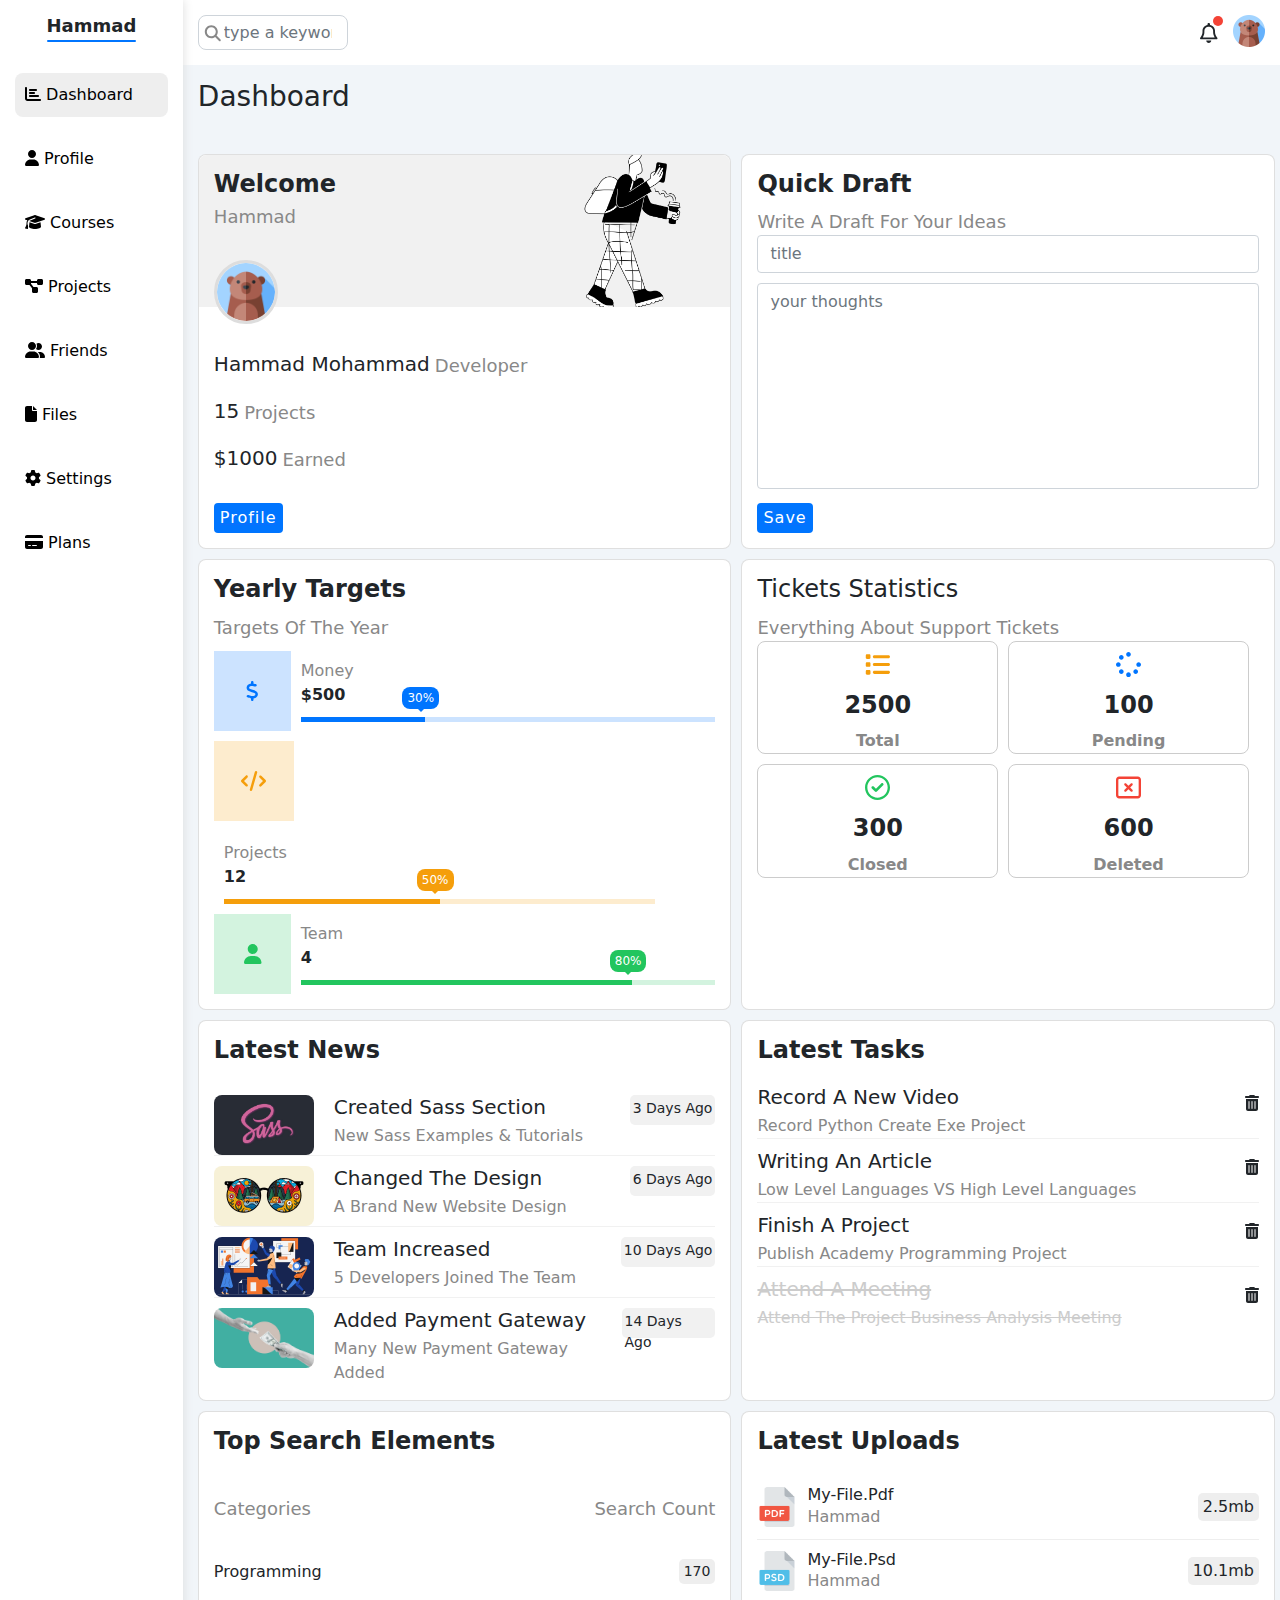
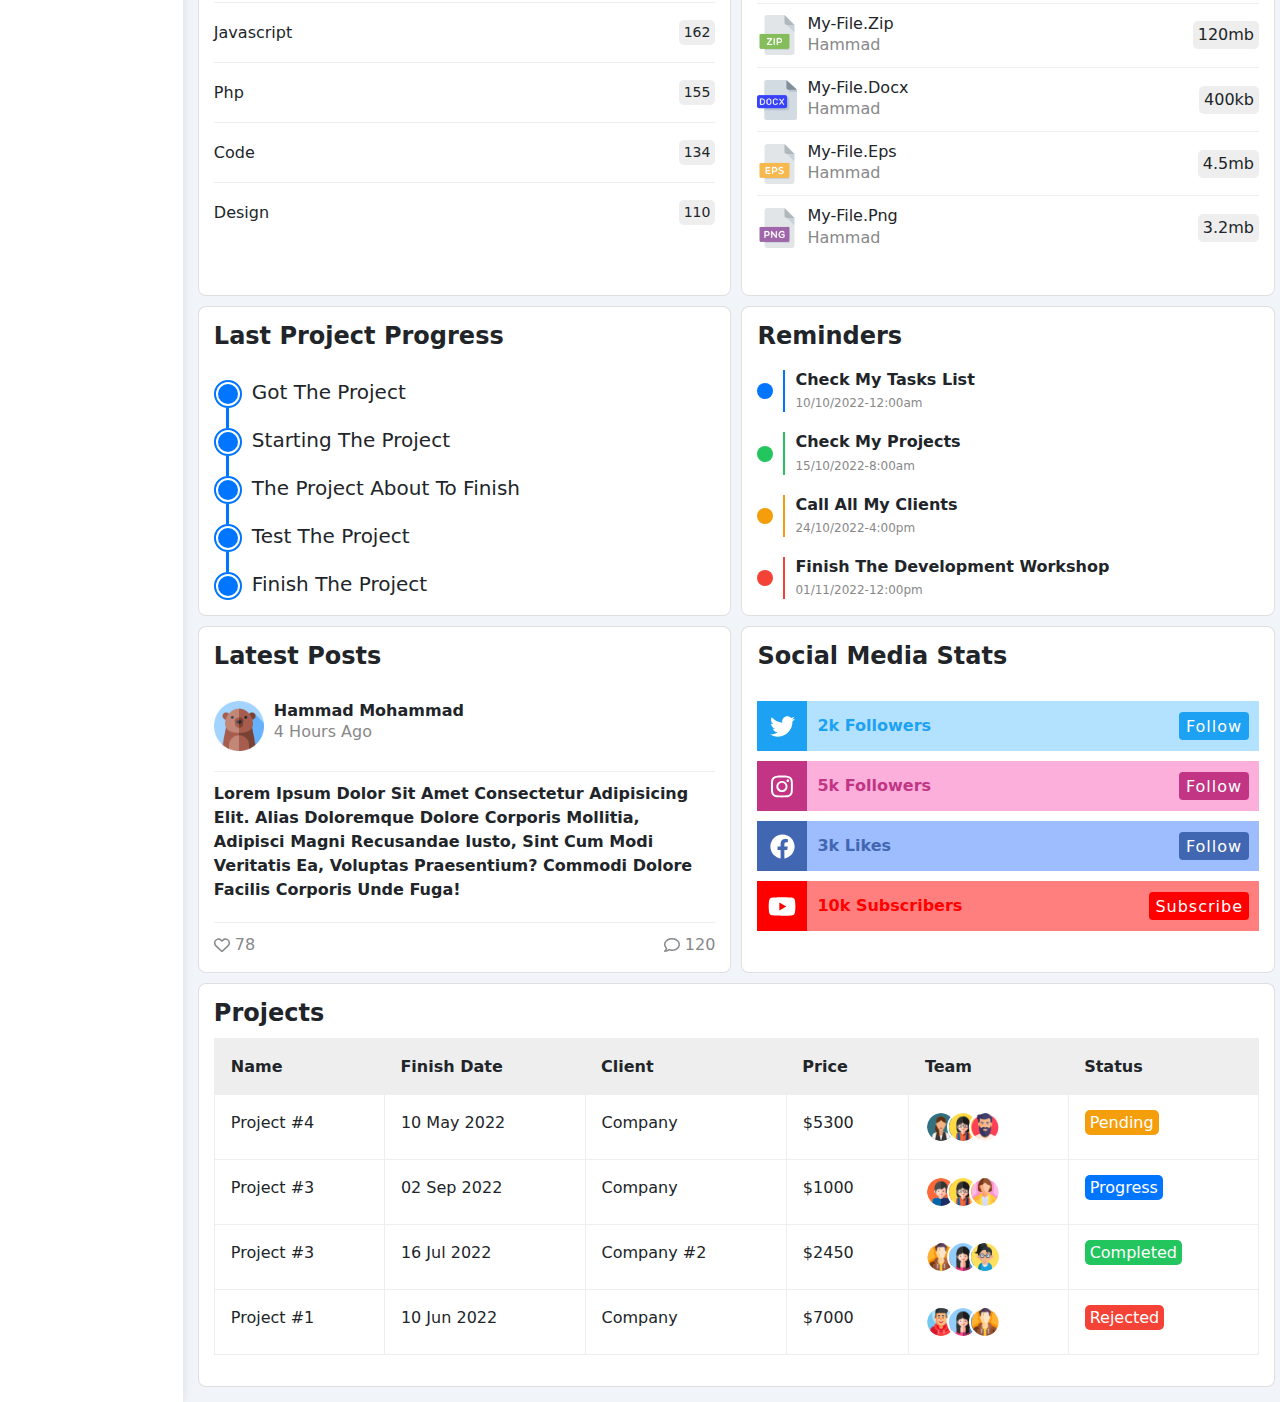
==== dashboard/index.html @ efe70f03 "upload" ====
<!DOCTYPE html>
<html lang="en">
<head>
    <meta charset="UTF-8">
    <meta http-equiv="X-UA-Compatible" content="IE=edge">
    <meta name="viewport" content="width=device-width, initial-scale=1.0">

    <!--links-->
    <link rel="stylesheet" href="./css/all.min.css">
    <link rel="stylesheet" href="./css/bootstrap.min.css">
    <link rel="stylesheet" href="./css/styles.css">
    <link rel="stylesheet" href="./css/md.css">
    <link rel="stylesheet" href="./css/sm.css">
    <!--end of links-->

    <title>Dashboard</title>
</head>
<body>
    <div class="page">

        <!--start sidebar-->
        <div class="sidebar">

            <div class="logo">
                <h3 class="fw-bold">Hammad</h3>
            </div>

            <!--start list-->
            <div class="list mt-3">
                <ul class="text-capitalize">
                    <li class="active">
                        <a href="index.html">
                            <i class="fa-solid fa-chart-bar"></i>
                            <span class="d-md-inline d-none">dashboard</span>
                        </a>
                    </li>

                    <li>
                        <a href="profile.html">
                            <i class="fa-solid fa-user"></i>
                            <span class="d-md-inline d-none">profile</span>
                        </a>
                    </li>

                    <li>
                        <a href="courses.html">
                            <i class="fa-solid fa-graduation-cap"></i>
                            <span class="d-md-inline d-none">courses</span>
                        </a>
                    </li>

                    <li>
                        <a href="project.html">
                            <i class="fa-solid fa-diagram-project"></i>
                            <span class="d-md-inline d-none">projects</span>
                        </a>
                    </li>

                    <li>
                        <a href="friends.html">
                            <i class="fa-solid fa-user-group"></i>
                            <span class="d-md-inline d-none">friends</span>
                        </a>
                    </li>

                    <li>
                        <a href="files.html">
                            <i class="fa-solid fa-file"></i>
                            <span class="d-md-inline d-none">files</span>
                        </a>
                    </li>

                    <li>
                        <a href="settings.html">
                            <i class="fa-solid fa-gear"></i>
                            <span class="d-md-inline d-none">settings</span>
                        </a>
                    </li>

                    <li>
                        <a href="planes.html">
                            <i class="fa-solid fa-credit-card"></i>
                            <span class="d-md-inline d-none">plans</span>
                        </a>
                    </li>
                </ul>
            </div>
            <!--end list-->
        </div>
        <!--end sidebar-->


        <div class="content">

            <!--start nav-->
            <div class="nav">
                <div class="left-side">
                    <div class="icon">
                        <i class="fa-solid fa-magnifying-glass"></i>
                    </div>
                    <input type="text" placeholder="type a keyword" class="search form-control" />
                </div>

                <div class="right-side">
                    <div class="notifications">
                        <i class="fa-regular fa-bell"></i>
                    </div>
                    <div class="avatar">
                        <img src="./imgs/bear.png" alt="avatar">
                    </div>
                </div>
            </div>
            <!--end nav-->

            <!--start cards-->
            <div class="cards text-capitalize">
                <h3 class="title">dashboard</h3>

                <div class="card overview">

                    <div class="header">
                        <h4 class="fw-bold">welcome</h4>
                        <h5 class="mt-2 name">Hammad</h5>
                        <div class="img">
                            <img src="./imgs/bear.png" alt="">
                        </div>
                    </div>

                    <div class="info">
                        <div class="job">
                            <h5>Hammad Mohammad</h5>
                            <p class="desc">developer</p>
                        </div>

                        <div class="projects">
                            <h5>15</h5>
                            <p class="desc">projects</p>
                        </div>

                        <div class="earned">
                            <h5>$1000</h5>
                            <p class="desc">earned</p>
                        </div>
                    </div>
                    <a href="profile.html" class="link">
                        <button class="btn b-btn profile-btn">
                            profile
                        </button>
                    </a>
                    
                </div>

                <div class="card draft">
                    <h4 class="fw-bold">quick draft</h4>
                    <p class="desc draft-desc">write a draft for your ideas</p>
                    <form action="">
                        <input type="text" class="form-control" placeholder="title">
                        <textarea class="form-control" cols="10" rows="8" placeholder="your thoughts"></textarea>    
                    </form>
                    <a class="link">
                        <button class="btn b-btn">
                            save
                        </button>    
                    </a>

                </div>

                <div class="card targets">
                    <h4 class="fw-bold">yearly targets</h4>
                    <p class="desc">targets of the year</p>

                    <div class="targets-box">

                        <span class="money">
                            <div class="icon b-icon">
                                <i class="fa-solid fa-dollar-sign"></i>
                            </div>
                            <div class="percent">
                                <p class="desc">money</p>
                                <b>$500</b>
                                <div class="bar">
                                    <div class="child-bar">
                                        <p>30%</p>
                                    </div>
                                </div>
                            </div>
                        </span>

                        <span class="projects">
                            <div class="icon y-icon">
                                <i class="fa-solid fa-code"></i>
                            </div>
                            <div class="percent">
                                <p class="desc">projects</p>
                                <b>12</b>
                                <div class="bar">
                                    <div class="child-bar">
                                        <p>50%</p>
                                    </div>
                                </div>
                            </div>
                        </span>

                        <span class="team">
                            <div class="icon g-icon">
                                <i class="fa-solid fa-user"></i>
                            </div>
                            <div class="percent">
                                <p class="desc">team</p>
                                <b>4</b>
                                <div class="bar">
                                    <div class="child-bar">
                                        <p>80%</p>
                                    </div>
                                </div>
                            </div>
                        </span>
                    </div>

                </div>

                <div class="card stats">
                    <h4>tickets statistics</h4>
                    <p class="desc">everything about support tickets</p>

                    <div class="stats-box">
                        <div class="stat">
                            <div class="icon y">
                                <i class="fa-solid fa-list"></i>
                            </div>
                            <h4>2500</h4>
                            <p>total</p>
                        </div>
                        <div class="stat">
                            <div class="icon b">
                                <i class="fa-solid fa-spinner"></i>
                            </div>
                            <h4>100</h4>
                            <p>pending</p>
                        </div>
                        <div class="stat">
                            <div class="icon g">
                                <i class="fa-regular fa-circle-check"></i>
                            </div>
                            <h4>300</h4>
                            <p>closed</p>
                        </div>
                        <div class="stat">
                            <div class="icon r">
                                <i class="fa-regular fa-rectangle-xmark"></i>
                            </div>
                            <h4>600</h4>
                            <p>deleted</p>
                        </div>
                    </div>
                </div>

                <div class="card news">
                    <h4 class="fw-bold">latest news</h4>
                    <div class="news-box">

                        <div class="new">
                            <div class="img-box">
                                <img src="./imgs/sass.jpg" alt="">
                            </div>
                            <div class="description">
                                <h5>created sass section</h5>
                                <p>new sass examples & tutorials</p>
                            </div>
                            <div class="statu">
                                <span>3 days ago</span>
                            </div>
                        </div>
                       
                        <div class="new">
                            <div class="img-box">
                                <img src="./imgs/design.jpg" alt="">
                            </div>
                            <div class="description">
                                <h5>changed the design</h5>
                                <p>a brand new website design</p>
                            </div>
                            <div class="statu">
                                <span>6 days ago</span>
                            </div>
                        </div>

                        <div class="new">
                            <div class="img-box">
                                <img src="./imgs/illustration-team-design.png" alt="">
                            </div>
                            <div class="description">
                                <h5>team increased</h5>
                                <p>5 developers joined the team</p>
                            </div>
                            <div class="statu">
                                <span>10 days ago</span>
                            </div>
                        </div>

                        <div class="new">
                            <div class="img-box">
                                <img src="./imgs/money.jpg" alt="">
                            </div>
                            <div class="description">
                                <h5>added payment gateway</h5>
                                <p>many new payment gateway added</p>
                            </div>
                            <div class="statu">
                                <span>14 days ago</span>
                            </div>
                        </div>
                    </div>
                </div>

                <div class="card tasks">
                    <h4 class="fw-bold">latest tasks</h4>
                    <div class="tasks-box">

                        <div class="task">
                            <div class="description">
                                <h5>record a new video</h5>
                                <p>record python create exe project</p>
                            </div>
                            <div class="icon">
                                <i class="fa-solid fa-trash-can"></i>
                            </div>
                        </div>

                        <div class="task">
                            <div class="description">
                                <h5>writing an article</h5>
                                <p>low level languages VS high level languages</p>
                            </div>
                            <div class="icon">
                                <i class="fa-solid fa-trash-can"></i>
                            </div>
                        </div>

                        <div class="task">
                            <div class="description">
                                <h5>finish a project</h5>
                                <p>publish academy programming project</p>
                            </div>
                            <div class="icon">
                                <i class="fa-solid fa-trash-can"></i>
                            </div>
                        </div>

                        <div class="task">
                            <div class="description">
                                <h5 class="line-through">attend a meeting</h5>
                                <p class="line-through">Attend The Project Business Analysis Meeting</p>
                            </div>
                            <div class="icon">
                                <i class="fa-solid fa-trash-can"></i>
                            </div>
                        </div>

                    </div>
                </div>

                <div class="card search">
                    <h4 class="fw-bold">top search elements</h4>
                    <div class="cats">
                        <p class="title">categories</p>
                        <p class="count">search count</p>
                    </div>
                    <div class="item">
                        <h6 class="title">programming</h6>
                        <span class="count">170</span>
                    </div>
                    <div class="item">
                        <h6 class="title">javascript</h6>
                        <span class="count">162</span>
                    </div>    
                    <div class="item">
                        <h6 class="title">php</h6>
                        <span class="count">155</span>
                    </div>    
                    <div class="item">
                        <h6 class="title">code</h6>
                        <span class="count">134</span>
                    </div>    
                    <div class="item">
                        <h6 class="title">design</h6>
                        <span class="count">110</span>
                    </div>    
      
                </div>

                <div class="card uploads">
                    <h4 class="fw-bold">latest uploads</h4>
                    <div class="items-box">
                        <div class="item">
                            <div class="icon">
                                <img src="./imgs/003-pdf.png" alt="">
                            </div>
                            <div class="description">
                                <h6>my-file.pdf</h6>
                                <p>Hammad</p>
                            </div>
                            <span class="size">
                                2.5mb
                            </span>
                        </div>
    
                        <div class="item">
                            <div class="icon">
                                <img src="./imgs/004-psd.png" alt="">
                            </div>
                            <div class="description">
                                <h6>my-file.psd</h6>
                                <p>Hammad</p>
                            </div>
                            <span class="size">
                                10.1mb
                            </span>
                        </div>
    
                        <div class="item">
                            <div class="icon">
                                <img src="./imgs/001-zip.png" alt="">
                            </div>
                            <div class="description">
                                <h6>my-file.zip</h6>
                                <p>Hammad</p>
                            </div>
                            <span class="size">
                                120mb
                            </span>
                        </div>
    
                        <div class="item">
                            <div class="icon">
                                <img src="./imgs/002-docx.png" alt="">
                            </div>
                            <div class="description">
                                <h6>my-file.docx</h6>
                                <p>Hammad</p>
                            </div>
                            <span class="size">
                                400kb
                            </span>
                        </div>
    
                        <div class="item">
                            <div class="icon">
                                <img src="./imgs/005-eps.png" alt="">
                            </div>
                            <div class="description">
                                <h6>my-file.eps</h6>
                                <p>Hammad</p>
                            </div>
                            <span class="size">
                                4.5mb
                            </span>
                        </div>
    
                        <div class="item">
                            <div class="icon">
                                <img src="./imgs/png.png" alt="">
                            </div>
                            <div class="description">
                                <h6>my-file.png</h6>
                                <p>Hammad</p>
                            </div>
                            <span class="size">
                                3.2mb
                            </span>
                        </div>
                    </div>

                </div>

                <div class="card p-progress">
                    <h4 class="fw-bold">last project progress</h4>
                    <div class="progress-box">
                        <div class="item">
                            <h5>got the project</h5>
                            <div class="circular">
                                <div class="child-circular"></div>
                            </div>
                        </div>
                        <div class="item">
                            <h5>starting the project</h5>
                            <div class="circular">
                                <div class="child-circular"></div>
                            </div>
                        </div>
                        <div class="item">
                            <h5>the project about to finish</h5>
                            <div class="circular">
                                <div class="child-circular"></div>
                            </div>
                        </div>
                        <div class="item">
                            <h5>test the project</h5>
                            <div class="circular">
                                <div class="child-circular"></div>
                            </div>
                        </div>
                        <div class="item">
                            <h5>finish the project</h5>
                            <div class="circular">
                                <div class="child-circular animated"></div>
                            </div>
                        </div>
                    </div>
                </div>

                <div class="card reminders">
                    <h4 class="fw-bold">reminders</h4>
                    <div class="reminders-box">
                        <div class="item">
                            <span class="circle blue"></span>
                            <div class="description blue">
                                <h6>check my tasks list</h6>
                                <p>10/10/2022-12:00am</p>   
                            </div>
                        </div>
                        <div class="item">
                            <span class="circle green"></span>
                            <div class="description green">
                                <h6>check my projects</h6>
                                <p>15/10/2022-8:00am</p>   
                            </div>
                        </div>
                        <div class="item">
                            <span class="circle yellow"></span>
                            <div class="description yellow">
                                <h6>call all my clients</h6>
                                <p>24/10/2022-4:00pm</p>   
                            </div>
                        </div>
                        <div class="item">
                            <span class="circle red"></span>
                            <div class="description red">
                                <h6>finish the development workshop</h6>
                                <p>01/11/2022-12:00pm</p>   
                            </div>
                        </div>
                    </div>
                </div>

                <div class="card post">
                    <h4 class="fw-bold">latest posts</h4>
                    <div class="post-box">
                        <div class="profile">
                            <div class="avatar">
                                <img src="./imgs/bear.png" alt="avatar">
                            </div>
                            <div class="info">
                                <h6 class="fw-bold">Hammad Mohammad</h6>
                                <p class="time m-0">4 hours ago</p>
                            </div>
                        </div>
                        <div class="description">
                            <span>
                                Lorem ipsum dolor sit amet consectetur adipisicing elit. Alias doloremque dolore corporis mollitia, adipisci magni recusandae iusto, sint cum modi veritatis ea, voluptas praesentium? Commodi dolore facilis corporis unde fuga!
                            </span>
                        </div>
                        <div class="interactions">
                            <div class="likes">
                                <i class="fa-regular fa-heart"></i>
                                <p>78</p>
                            </div>
                            <div class="comments">
                                <i class="fa-regular fa-comment"></i>
                                <p>120</p>
                            </div>
                        </div>
                    </div>
                </div>

                <div class="card social-media">
                    <h4 class="fw-bold">social media stats</h4>
                    <div class="stats-box">
                        <div class="stat tw">
                            <div class="icon tw">
                                <i class="fa-brands fa-twitter"></i>
                            </div>
                            <p class="tw">2k followers</p>
                            <div class="btn-box">
                                <button class="btn tw">follow</button>
                            </div>
                        </div>
                        <div class="stat insta">
                            <div class="icon insta">
                                <i class="fa-brands fa-instagram"></i>
                            </div>
                            <p class="insta">5k followers</p>
                            <div class="btn-box">
                                <button class="btn insta">follow</button>
                            </div>
                        </div>
                        <div class="stat face">
                            <div class="icon face">
                                <i class="fa-brands fa-facebook"></i>
                            </div>
                            <p class="face">3k likes</p>
                            <div class="btn-box">
                                <button class="btn face">follow</button>
                            </div>
                        </div>
                        <div class="stat tube">
                            <div class="icon tube">
                                <i class="fa-brands fa-youtube"></i>
                            </div>
                            <p class="tube">10k subscribers</p>
                            <div class="btn-box">
                                <button class="btn tube">subscribe</button>
                            </div>
                        </div>
                    </div>
                </div>

                <div class="card projects-table">
                    <h4 class="fw-bold">projects</h4>
                    <table class="table">
                        <thead>
                            <tr>
                            <th scope="col">name</th>
                            <th scope="col">finish date</th>
                            <th scope="col">client</th>
                            <th scope="col">price</th>
                            <th scope="col">team</th>
                            <th scope="col">status</th>
                            </tr>
                        </thead>
                        <tbody>
                            
                            <tr>
                            <td scope="row">project #4</td>
                            <td>10 May 2022</td>
                            <td>company</td>
                            <td>$5300</td>
                            <td class="team">
                                <div class="imgs">
                                    <img src="./imgs/005-user.png" alt="">
                                    <img src="./imgs/006-woman.png" alt="">
                                    <img src="./imgs/001-man-2.png" alt="">
                                </div>
                            </td>
                            <td>
                                <span class="statu pending">pending</span>
                            </td>
                            </tr>

                            <tr>
                                <td scope="row">project #3</td>
                                <td>02 sep 2022</td>
                                <td>company</td>
                                <td>$1000</td>
                                <td class="team">
                                    <div class="imgs">
                                        <img src="./imgs/003-man.png" alt="">
                                        <img src="./imgs/006-woman.png" alt="">
                                        <img src="./imgs/008-woman-1.png" alt="">
                                    </div>
                                </td>
                                <td>
                                    <span class="statu progresss">progress</span>
                                </td>
                                </tr>

                                <tr>
                                    <td scope="row">project #3</td>
                                    <td>16 jul 2022</td>
                                    <td>company #2</td>
                                    <td>$2450</td>
                                    <td class="team">
                                        <div class="imgs">
                                            <img src="./imgs/011-man-4.png" alt="">
                                            <img src="./imgs/009-woman-2.png" alt="">
                                            <img src="./imgs/010-girl.png" alt="">
                                        </div>
                                    </td>
                                    <td>
                                        <span class="statu completed">completed</span>
                                    </td>
                                    </tr>

                                    <tr>
                                        <td scope="row">project #1</td>
                                        <td>10 jun 2022</td>
                                        <td>company</td>
                                        <td>$7000</td>
                                        <td class="team">
                                            <div class="imgs">
                                                <img src="./imgs/002-gamer.png" alt="">
                                                <img src="./imgs/009-woman-2.png" alt="">
                                                <img src="./imgs/011-man-4.png" alt="">
                                            </div>
                                        </td>
                                        <td>
                                            <span class="statu rejected">rejected</span>
                                        </td>
                                        </tr>

                        </tbody>
                        </table>
                </div>

            </div>
            <!--end cards-->
        </div>
    </div>
    
    <script src="./js/all.min.js"></script>
    <script src="./js/bootstrap.min.js"></script>
</body>
</html>
---- dashboard/css/styles.css ----
* {
    box-sizing: border-box;
}
:root {

    --backgroundColor:#F1F5F9;
    --cardMargin:0 20px 20px 20px;
    --txtColor1: #000000;
    --txtColor2:#888;
    --bColor: #0075ff;
    --gColor:#22c55e;
    --yColor:#f59e0b;
    --rColor:#f44336;
    --defaultP:15px;
    --defaultMTop:10px;
    --largeSize:20px;
    --midSize: 18px;
    --smallSize: 16px;
    --radius:8px;
}
::-webkit-scrollbar {
    width: 15px;
  }
  
  /* Track */
  ::-webkit-scrollbar-track {
    background: #fff; 
  }
   
  /* Handle */
  ::-webkit-scrollbar-thumb {
    background: #0075ff; 
  }
  
  /* Handle on hover */
  ::-webkit-scrollbar-thumb:hover {
    background: #0368df; 
  }
p {
    color:var(--txtColor2);
    margin-bottom: 0;
}
p.desc {
    font-size: var(--midSize);
}
a.link {
    height: 100%;
    width: 100%;
    display: flex;
    align-items: flex-end;
}
.b-btn {
    background-color: var(--bColor);
}
.r-btn {
    background-color: var(--rColor);
}
.g-btn {
    background-color: var(--gColor);
}
.y-btn {
    background-color: var(--yColor);
}
.btn {
    color:#fff;
    font-size: var(--smallSize);
    padding:2px 5px;
    letter-spacing: 1px;
    text-transform: capitalize;
}
.page {
    display: grid;
    grid-template-columns: 1fr 6fr;
    height: 100vh;
}
.pending {
    background: var(--yColor);
}
.progresss {
    background: var(--bColor);
}
.completed {
    background: var(--gColor);
}
.rejected {
    background:var(--rColor);
}
/* .page .content,
.page .sidebar {height:100vh} */

h1,h2,h3,h4,h5,h6 {
    margin-bottom: 0;
}

/*start sidebar*/
.sidebar {
    padding:var(--defaultP);
    display: flex;
    flex-direction: column;
    align-items: center;
    justify-content: flex-start;
    box-shadow:0 0 10px #ddd;
    position:relative
}
.sidebar .logo h3 {
    font-size: var(--midSize);
    position: relative;
}
.sidebar .logo h3::before {
    content: "";
    position: absolute;
    width:100%;
    height:2px;
    top:100%;
    margin:3px 0 0 0;
    background:#0075ff;
    border-radius: 8px;
}
.sidebar .list {
    display: flex;
    height:100%;
    width: 100%;
}
.sidebar .list ul {
    display: flex;
    flex-direction: column;
    padding:0;
    width:100%;
}
.sidebar .list ul li {
    list-style:none;
    display: flex;
    flex-wrap: nowrap;
    margin-top:20px;
    font-size: var(--smallSize);
    width:100%;
    padding:10px;
    border-radius: var(--radius);
    transition: all .4s ease-in-out;
}
.sidebar .list ul li.active {
    background:#EEEEEE
}
.sidebar .list ul li:hover {
    background-color: #EEEEEE;
}
.sidebar .list ul li a {
    text-decoration: none;
    color:var(--txtColor1)
}
/*end sidebar*/

/*start dashboard content*/
.page .content {
    background-color: var(--backgroundColor);
}

/*start top nav*/
.content .nav {
    width:100%;
    display: flex;
    background:#fff;
    padding:var(--defaultP);
}
.content .nav .left-side {
    display: flex;
    width:20%;
    position:relative;
}
.content .nav .left-side .icon {
    position:absolute;
    transform: translate(30%, 30%);
    color:var(--txtColor2);
    margin-left: 2px;
}
.content .nav .left-side input {
    width:150px;
    border-radius: var(--radius);
    transition: width 0.5s ease-in-out;
    padding-left: 25px;
    max-height: 35px;
}
.content .nav .left-side input:focus {
    width:180px;
}
.content .nav .right-side {
    display: flex;
    justify-content: flex-end;
    width:80%;
}
.content .nav .right-side .notifications {
    display: flex;
    align-items: center;
    position: relative;
}
.content .nav .right-side .notifications svg {
    font-size: 20px;
}
.content .nav .right-side .notifications::before {
    position: absolute;
    top:1px;
    right:-5px;
    content:"";
    width:10px;
    height: 10px;
    background: var(--rColor);
    color:var(--rColor);
    border-radius: 50%;
}
.content .nav .right-side .avatar {
    margin-left:15px
}
.content .nav .right-side .avatar img {
    width:32px;
}
/*end top nav*/

/*start cards*/
.cards {
    display: grid;  
    gap:10px;
    grid-template-columns: 50% 50%;
    padding:var(--defaultP);
    text-transform: capitalize;
}
.cards .card {
    border-radius: var(--radius);
}
.cards .title {
    grid-column: 1/3;
    margin-bottom: 30px;
}
/*start overview card*/
.cards .overview {
    display: flex;
    flex-direction: column;
}
.cards .overview .header {
    padding:var(--defaultP);
    display: flex;
    flex-direction: column;
    background: #f1f1f1;
    background-image: url("../imgs/illus1.png");
    background-position: right;
    background-size: 200px;
    background-repeat: no-repeat;
    border-top-left-radius: var(--radius);
    border-top-right-radius: var(--radius);
}
.cards .overview .header .name {
    color:var(--txtColor2);
    font-size: 18px;
}
.cards .overview .header .img {
    position: relative;
    transform:translate(0, 50%);
    display: flex;
    align-items: flex-end;
}
.cards .overview .header .img img {
    width:64px;
    height: 64px;
    border:3px solid #ddd;
    border-radius: 50%;
}
.cards .overview .info {
    padding: var(--defaultP);
    margin-top:var(--defaultMTop);
}
.cards .overview .info div {
    display: flex;
    gap:0px;
    margin-top: 20px;
}
.cards .overview .info div p {
    margin-left:5px
}
.cards .overview .link {
    padding:var(--defaultP);

}
/*end overview card*/

/*start draft card*/
.cards .draft {
    padding:var(--defaultP)
}
.cards .draft p.draft-desc {
    margin-top:var(--defaultMTop);
}
.cards from {
    display: flex;
    flex-direction: column;
}
.cards form textarea {
    margin-top:var(--defaultMTop);
    resize: none;
}
.cards .projects {
    grid-column: 1/3;
}
/*end draft card*/
/*start targets card*/
.cards .targets {
    display: flex;
    padding:var(--defaultP);
}
.cards .targets p.desc {
    margin-top: var(--defaultMTop);
}
.cards .targets {
    display: flex;
}
.cards .targets .targets-box {
    width: 100%;
}
.cards .targets .targets-box span {
    display: flex;
    width:100%;
    margin-top:var(--defaultMTop);
}
.cards .targets .targets-box span .icon {
    width:80px;
    height:80px;
    display: flex;
    justify-content: center;
    align-items: center;
}
.cards .targets .targets-box span svg {
    font-size:20px;
}
.cards .targets .targets-box span .b-icon{
    background-color: rgb(0 117 255 / 20%);
}
.cards .targets .targets-box span .b-icon svg {
    color:var(--bColor);
}
.cards .targets .targets-box span .y-icon {
    background-color: rgb(245 158 11 / 20%);
}
.cards .targets .targets-box span .y-icon svg {
    color: var(--yColor);
}
.cards .targets .targets-box span .g-icon {
    background-color: rgb(34 197 94 / 20%);
}
.cards .targets .targets-box span .g-icon svg {
    color: var(--gColor);
}
.cards .targets .targets-box span .percent {
    display: flex;
    flex-direction: column;
    justify-content: center;
    width:86%;
    margin:0 0 0 10px;
}
.cards .targets .targets-box span .percent p {
    margin:0;
    font-size: var(--smallSize);
}
/*bar*/
.cards .targets .targets-box span .percent .bar {
    position:relative;
    height: 5px;
    width:100%;
    margin-top:var(--defaultMTop);
}

.cards .targets .targets-box span.money .bar {
    background-color: rgb(0 117 255 / 20%);    
}
.cards .targets .targets-box span.projects .bar {
    background-color: rgb(245 158 11 / 20%);    
}
.cards .targets .targets-box span.team .bar {
    background-color: rgb(34 197 94 / 20%);    
}
/*bar*/

/*child bar*/
.cards .targets .targets-box span .bar .child-bar {
    position: absolute;
    height: inherit;
    display: flex;
    justify-content: flex-end;
}
.cards .targets span.money .bar .child-bar {
    width: 30%;
    background-color: var(--bColor);
}
.cards .targets span.projects .bar .child-bar {
    width:50%;
    background-color: var(--yColor);
}
.cards .targets span.team .bar .child-bar {
    width: 80%;
    background-color:var(--gColor);
}
/*child bar*/

/*child bar p*/
.cards .targets span .bar .child-bar p {
    padding:2px 5px;
    position: absolute;
    top: -30px;
    right: -14px;
    border-radius: var(--radius);
    font-size: 12px;
    color:#fff;
}
.cards .targets span.money .bar .child-bar p {
    background-color: var(--bColor);

}
.cards .targets span.projects .bar .child-bar p {
    background-color: var(--yColor);

}
.cards .targets span.team .bar .child-bar p {
    background-color: var(--gColor);

}
/*child bar p*/

/*child bar after*/
.cards .targets span .bar .child-bar p::after {
    content: "";
    border-color: transparent;
    border-width: 5px;
    border-style: solid;
    position: absolute;
    bottom: -8px;
    left: 50%;
    transform: translateX(-50%);
}
.cards .targets span.money .bar .child-bar p::after {
    border-top-color: var(--bColor);
}

.cards .targets span.projects .bar .child-bar p::after {
    border-top-color: var(--yColor);
}
.cards .targets span.team .bar .child-bar p::after {
    border-top-color: var(--gColor);
}
/*child bar p*/
/*end targets card*/
/*start stats card*/
.stats {
    display: flex;
    flex-direction: column;
    padding:var(--defaultP);
}
.stats p {
    margin-top: var(--defaultMTop);
}
.stats .stats-box {
    display: flex;
    flex-wrap: wrap;
}
.stats .stats-box .stat {
    width:48%;
    margin:0 10px 10px 0;
    display: flex;
    flex-direction: column;
    align-items: center;
    justify-content: center;
    border:1px solid #ccc;
    border-radius: var(--radius);
}
.stats .stats-box .stat .icon {
    margin-top:var(--defaultMTop);
}
.stats .stats-box .stat .icon svg {
    font-size: 25px;
}
.stats .stats-box .stat h4 {
    margin-top:var(--defaultMTop);
    font-weight: bold;
}
.stats .stats-box .stat p {
    font-weight: bold;
}
.stats .stats-box .stat .icon.y svg {
    color:var(--yColor);
}
.stats .stats-box .stat .icon.b svg {
    color:var(--bColor);
}
.stats .stats-box .stat .icon.g svg {
    color:var(--gColor);
}
.stats .stats-box .stat .icon.r svg {
    color:var(--rColor)
}
.cards .news {
    padding:var(--defaultP);
}
.cards .news .news-box {
    display: flex;
    flex-direction: column;
    justify-content: center;
    margin-top:calc(var(--defaultMTop) + 10px);
}
.cards .news .new {
    display: flex;
    justify-content: space-between;
    padding-top:10px;
}
.cards .news .new:not(:nth-child(1)) {
    border-top: 1px solid #f1f1f1;
}
.cards .news .new .img-box img {
    width:100px;
    height: 60px;
    object-fit: cover;
    border-radius: var(--radius);
    
}
.cards .news .new .description {
    flex-grow: 2;
    padding:0 0 0 20px;
}
.cards .news .new .description p {
    margin-top:5px
}
.cards .news .new .statu {
    display: flex;
}
.cards .news .new .statu span {
    padding: 3px;
    background-color: #f1f1f1;
    height: 30px;
    border-radius: 5px;
    font-size: 14px;
    font-weight: 500;
}
/*end stats card*/
/*start tasks card*/
.tasks {
    padding:var(--defaultP);
}
.tasks .tasks-box {
    display: flex;
    flex-direction:column;
    margin-top:calc(var(--defaultMTop) + 10px);
}
.tasks .tasks-box .task {
    display: flex;
    width: 100%;
}
.tasks .tasks-box .task:not(:nth-child(1)) {
    padding-top:10px;
    border-top:1px solid #f1f1f1;
}
.tasks .tasks-box .task h6 {
    font-weight: bold;
}
.tasks .tasks-box .task p {
    margin-top:5px;
}
.tasks .tasks-box .task .icon {
    flex-grow: 2;
    display: flex;
    justify-content: flex-end;
}
.tasks .tasks-box .task .icon svg {
    margin-top: 10px;
    cursor: pointer;
}
.tasks .tasks-box .task .icon svg:hover {
    color:var(--rColor)
}
.line-through {
    color:#ccc;
    text-decoration: line-through;
}
/*end tasks card*/
/*start search card*/
.search {
    padding: var(--defaultP);
}
.search div {
    display: flex;
    align-items: center;
    width:100%;

}
.search div .title {
    flex-grow: 2;
    margin-bottom: 0;
    padding:20px 0;
}
.search .cats {
    margin-top:20px
}
.search .cats p {
    font-size: var(--midSize);

}
.search .item + .item {
    border-top:1px solid #eee;
}
.search .item .count {
    padding:2px 5px;
    background-color: #eee;
    border-radius: 5px;
    font-size: 14px;
}
/*end search card*/

/*start uploads card*/
.cards .uploads {
    padding:var(--defaultP);
} 

.cards .uploads .items-box {
    margin:20px 0;
}
.cards .uploads .item {
    display: flex;
    align-items: center;
    padding:10px 0;
}
.cards .uploads .item + .item {
    border-top:1px solid #eee;
}
.cards .uploads .item .description {
    width:100%;
    display: flex;
    flex-direction: column;
    padding:0 0 0 10px;
}
.cards .uploads .item .description p {
    margin-bottom: 0;
}
.cards .uploads .item .icon img {
    width:40px;
}
.cards .uploads .item .size {
    padding:2px 5px;
    background:#eee;
    border-radius: 5px;
}
/*end uploads card*/
/*start p-progress card*/
.p-progress {
    padding:var(--defaultP);
}
.progress-box {
    display: flex;
    flex-direction: column;
    margin-top:calc(var(--defaultMTop) + 10px);
}
.progress-box .item {
    display: flex;
    margin-top:var(--defaultMTop);
}
.progress-box .item + .item {
    margin-top: calc(var(--defaultMTop) + 10px);
}
.progress-box .item h5 {
    order: 2;
    margin:0 0 0 10px;
}
.progress-box .item .circular {
    height: 28px;
    width: 28px;
    border-radius: 50%;
    border:2px solid var(--bColor);
    background: #fff;
    order:1;
    position: relative;
    display: flex;
    justify-content: center;
    align-items: center;
}
.progress-box .item .child-circular {
    height: 20px;
    width: 20px;
    border-radius: 50%;
    background: var(--bColor);
   
}
.progress-box .item .child-circular.animated {
    animation-name: circular;
    animation-duration: 1s;
    animation-iteration-count: infinite;
    animation-direction: alternate;
}
.progress-box .item:not(:last-of-type) .circular::before {
    content: "";
    bottom: -22px;
    position: absolute;
    background-color: var(--bColor);
    height: 20px;
    width: 3px;  
}
@keyframes circular {
    from {
        opacity: 1;
    }
    to {
        opacity: 0;
    }
}
/*end p-progress card*/

/*start reminder card*/
.reminders {
    padding:var(--defaultP);
}
.reminders .reminders-box {
    display: flex;
    flex-direction:column;
    margin-top:calc(var(--defaultMTop) + 10px)
}
.reminders .reminders-box .item {
    display: flex;
}
.reminders .reminders-box .item + .item {
    margin-top:calc(var(--defaultMTop) + 10px);
}
.reminders .reminders-box .item .circle {
    width:16px;
    height: 16px;
    border-radius: 50%;
    align-self: center;
}
.reminders .reminders-box .item .description {
    padding:0 10px;
    border-left:2px solid;
    margin-left: 10px;
}
.reminders .reminders-box .item .description h6 {
    margin-top:0;
    font-weight: bold;
}
.reminders .reminders-box .item .description p {
    margin:5px 0 0 0;
    font-size: 12px;
}
.reminders-box .item .circle.blue {
    background-color:var(--bColor);
}
.reminders-box .item .description.blue {
    border-color:var(--bColor);
}
.reminders-box .item .circle.green {
    background-color:var(--gColor);
}
.reminders-box .item .description.green {
    border-color:var(--gColor);
}
.reminders-box .item .circle.yellow {
    background-color:var(--yColor);
}
.reminders-box .item .description.yellow {
    border-color:var(--yColor);
}
.reminders-box .item .circle.red {
    background-color:var(--rColor);
}
.reminders-box .item .description.red {
    border-color:var(--rColor);
}
/*end reminder card*/
/*start post card*/
.post {
    padding:var(--defaultP);
}
.post .post-box {
    display: flex;
    flex-direction: column;
    margin-top:calc(var(--defaultMTop) + 20px);
}
.post .post-box .profile {
    display: flex;
    border-bottom: 1px solid #eee;
    padding-bottom: 20px;
}
.post-box .profile .avatar img {
    width:50px;
    height: fit-content;
}
.post-box .profile .info {
    width: 100%;
    padding-left: 10px;
}
.post-box .description {
    display: flex;
    padding-bottom: 20px;
    border-bottom:1px solid #eee;
}
.post-box .description span {
    margin-top:var(--defaultMTop);
    font-weight: 600;
}
.post-box .interactions {
    display: flex;
    width: 100%;
    margin-top: var(--defaultMTop);
}
.post-box .interactions div {
    width:50%;
    display: flex;
    
}
.post-box .interactions div p {
    margin-bottom: 0;
    margin-left: 5px;
}
.post-box .interactions div svg {
    align-self: center;
    color:var(--txtColor2)
}
.post-box .interactions .comments {
    justify-content: flex-end;
}
/*end post card*/
/*start social-media card*/
.social-media {
    padding:var(--defaultP)
}
.social-media .stats-box {
    display: flex;
    flex-direction: column;
    margin-top: calc(var(--defaultMTop) + 10px);
}
.social-media .stats-box .stat {
    display: flex;
    margin-top: var(--defaultMTop);
    width:100%;
}
.social-media .stats-box .stat .icon {
    width: 50px;
    height: 50px;
    display: flex;
    justify-content: center;
    align-items: center;
}
.social-media .stats-box .stat .icon svg {
    font-size: 25px;
    color:#fff
}
.social-media .stats-box .stat p {
    margin-bottom: 0;
    align-self: center;
    flex-grow: 2;
    margin-left: 10px;
    font-weight: bold;
}
.social-media .stats-box .stat .btn-box {
    flex-grow: 3;
    display: flex;
    justify-content: flex-end;
}
.social-media .stats-box .stat .btn-box .btn {
    height: 28px;
    min-width: 70px;
    align-self: center;
    margin-right: 10px;
}
/*twitter*/
.stat.tw {
    background-color: #b2e2ff;
}
.icon.tw {
    background-color: #1DA1F2;
}
.social-media .stats-box .stat p.tw {
    color:#1DA1F2
}
.social-media .stats-box .stat .btn.tw {
    background-color: #1DA1F2;
}
/*twitter*/
/*insta*/
.stat.insta {
    background-color: #fdafdb;
}
.icon.insta {
    background-color: #C13584;
}
.social-media .stats-box .stat p.insta {
    color:#C13584
}
.social-media .stats-box .stat .btn.insta {
    background-color: #C13584;
}
/*insta*/
/*facebook*/
.stat.face {
    background-color: #9dbdff;
}
.icon.face {
    background-color: #4267B2;
}
.social-media .stats-box .stat p.face {
    color:#4267B2;
}
.social-media .stats-box .stat .btn.face {
    background-color: #4267B2;
}
/*facebook*/
/*youtube*/
.stat.tube {
    background-color: #ff7e7e;
}
.icon.tube {
    background-color: #FF0000;
}
.social-media .stats-box .stat p.tube {
    color:#FF0000;
}
.social-media .stats-box .stat .btn.tube {
    background-color: #FF0000;
}
/*youtube*/
/*end social-media card*/
/*start projects*/
.projects-table {
    padding:var(--defaultP);
    overflow-x: scroll;
    grid-column: 1/3;
}
.projects-table .table {
    margin-top:var(--defaultMTop);
    border:1px solid #eee;
}
.projects-table .table thead {
    background-color: #eee;
}
.projects-table .table thead tr {
    border:none
}
.projects-table .table thead th {border:none}
.projects-table .table tbody td,
.projects-table .table tbody th {
    border-right: 1px solid #eee;
}
.projects-table .table tbody tr {
    transform: all 1s ease-in-out;
}
.projects-table .table tbody tr:hover {
    background-color:#F6F6F6
}
.projects-table .table .team .imgs {
    display: flex;
}
.projects-table .table .team img {
    width:32px;
    height: 32px;
    border-radius: 50%;
    border-style: solid;
    border-width: 2px;
    border-color: #fff;
}
.projects-table .table .team img:not(:first-child) {
    margin-left: -10px;
    border-color: #fff
}
.projects-table .table .statu {
    padding:3px 5px;
    border-radius: 5px;
    color:#fff;
}
.table>:not(caption)>*>* {
    padding:1rem
}
/*end projects*/
/*end cards*/
/*end dashboard content*/

/*start profile content*/
.personal-info {
    grid-column: 1/3;
    padding:var(--defaultP);
    display: flex;
    flex-direction: row;
}

.personal-info .top {
    display: flex;
    flex-direction: column;
    align-items: center;
    width:20%;
    border-right: 1px solid #f1f1f1;
}
.personal-info .top .avatar {
    display: flex;
    justify-content: center;
    align-items: center;
}
.personal-info .top .avatar img {
    width:100px;
    height: 100px;
}
.personal-info .top .name {
    margin-top: calc(var(--defaultMTop) + 10px);
}
.personal-info .top .rating {
    display: flex;
    flex-direction: column;
    align-items: center;
    width:100%;
}
.personal-info .top .rating .level {
    margin-top:var(--defaultMTop);
    font-size: var(--midSize);
}
.personal-info .top .rating .progress-bar {
    height: 6px;
    width:80%;
    margin-top:var(--defaultMTop);
    border-radius: var(--radius);
    background-color: #eee;
    position:relative
}
.personal-info .top .rating .progress-bar > div {
    height: 6px;
    width:55%;
    border-radius: var(--radius);
    background-color: var(--bColor);
    position:absolute;
    top:0;
    left: 0;
}
.personal-info .top .rating .rating-count {
    margin-top:-20px;
    font-size: 12px;
    font-weight: bold;
}
.personal-info .top .rating .stars img {
    width:80px
}
.personal-info .bottom {
    display: flex;
    width:70%;
}
.personal-info .bottom .info-rows {
    width:100%;
}
.personal-info .bottom .single-row {
    display: flex;
    flex-wrap: wrap;
    padding-left: 30px;
    padding-bottom:20px;
    transition: all .1s ease-in-out;
}
.personal-info .bottom .single-row:hover {
    background-color: #f1f1f1;
}
.personal-info .bottom .single-row:not(:last-of-type) {
    border-bottom: 1px solid #f1f1f1;
}
.personal-info .bottom .single-row:not(:first-of-type) {
    padding-top: 10px;
}
.personal-info .bottom .single-row p {
    width:100%;
    letter-spacing: 1px;
    font-weight: 600;
}
.personal-info .bottom .single-row span {
    display:flex;
    width:33.3333%;
    margin-top: var(--defaultMTop);
    font-size: var(--smallSize);
}
.personal-info .bottom .single-row span.gender {
    display: flex;
    justify-content: center;
}
.personal-info .bottom .single-row span h6 {
    margin:2px 0 0 5px;
    font-size: var(--smallSize);

}
label:not(.social-lab, .server) {
    width: 80px;
    height: 32px;
    display: flex;
    align-items: center;
    background-color: #ccc;
    margin-top: var(--defaultMTop);
    border-radius: 20px;
    cursor: pointer;
}

input[type=checkbox]:not(.widgets-checks) {
    width: 100%;
    height: 100%;
    display: none;
}
.personal-info .bottom .single-row .switch {
    transition:all .5s ease-in-out;
}
.personal-info .bottom .single-row i {
    padding:3px;
    margin:0 5px;
    color:#fff
}

/*unchecked*/
input[type=checkbox]:not(:checked) ~ label .switch {
    display: none;
}

/*checked*/
input[type=checkbox]:checked ~ label .switch {
    width: 100%;
    height: 100%;
    display: flex;
    justify-content: flex-end;
    align-items: center;
    border-radius: 20px;
    background-color: var(--bColor);
}
input[type=checkbox]:checked ~ label .fa-xmark {
    display: none;
}
/*end personal info*/

.personal-stuff {
    grid-column: 1/3;
    display: grid;
    grid-template-columns: 35% 63%;
    gap:26px;
    width:100%;
    overflow: hidden;
}
/*start skills*/
.skills {
    grid-column: 1/2;
    padding:var(--defaultP);    
}
.skills p {
    margin-top: 5px;
    font-weight: 600;
    font-size: var(--smallSize);
}
.skills .skill-rows {
    display: flex;
    flex-direction: column;
    margin-top:var(--defaultMTop);
}
.skills .skill-rows .skill-row {
    width:100%;
    padding: 15px 0;
    display: flex;
}
.skill-row + .skill-row {
    border-top:1px solid #f1f1f1;
}
.skills .skill-rows .skill-row span {
    padding:5px 5px;
    background:#f1f1f1;
    border-radius: var(--radius);
    margin:0 5px;
    font-size: var(--smallSize);
    font-weight: 600;
}
/*end skills*/
.activities {
    grid-column: 2/3;
    padding:var(--defaultP);
}
.activities > p {
    margin:5px 0 0 0;
    font-weight: 600;
    font-size: var(--smallSize);
}
.act-box {
    margin-top: var(--defaultMTop);
    width: 100%;
}
.act-row {
    display: flex;
    width: 100%;
    margin-top:var(--defaultMTop);
}
.act-row + .act-row {
    border-top:1px solid #f1f1f1;
    padding-top: var(--defaultP);
}
.act-row .badge-box img {
    width: 64px;
    object-fit: cover;
}
.act-row .desc {
    width: 100%;
    padding-left: var(--defaultP);
}
.act-row .desc p {
    font-size: var(--midSize);
}
.act-row .time > span {
    font-size: var(--midSize);
    font-weight: 500;
}
.act-row .time > div {
    color:#888;
    font-size: var(--smallSize);
}
/*end profile content*/

/*start courses*/
.course-cards {
    grid-column: 1/3;
    display: flex;
    justify-content: center;
    flex-wrap: wrap;
    gap:20px;
}
.course-cards .course-card {
    display: flex;
    flex-direction: column;
    background-color: #fff;
    height: 450px;
    width: 23%;
    margin-top: var(--defaultMTop);
}
.course-card .cover {
    height: 50%;
}
.course-card .cover img {
    width: 100%;
    height: 100%;
    object-fit: cover;
}
.course-card .desc {
    padding:20px;
    align-self:flex-end ;
}
.course-card .desc p {
    font-size: 14px;
    font-weight: 600;
    margin-top: var(--defaultMTop);
}
.course-card .stats {
    display: flex;
    flex-direction: row;
    justify-content: space-between;
    margin-top:30px;
    border-top: 1px solid #f1f1f1;
    
}
.course-card .stats span {
    color:gray;
    font-size: var(--smallSize);
}
.course-card .stats span svg {
    margin-right: 5px;
}
.course-card .stats button {
    margin-top: -68px;
    font-size: 14px;
}
/*end courses*/

/*start projects*/
.projects {
    grid-column: 1/3;
    display: flex;
    flex-direction: row;
    flex-wrap: wrap;
    gap: 20px;
}
.project-card {
    width: 48%;
    background-color:#fff;
    padding:var(--defaultP);
    border-radius:var(--radius);
    display: flex;
    flex-direction: column;
}
.project-card h6 {
    font-size: var(--midSize);
}
.project-card p {
    font-size: var(--smallSize);
    margin-top: 5px;
}
.project-card .info {
    display: flex;
}
.project-card .info .name {
    width:80%
}
.project-card .info .date {
    display: flex;
    justify-content: flex-end;
    width: 20%;
}
.project-card .info .date p {
    justify-self:flex-end;
}
.project-card .participants {
    display: flex;
    margin-top: calc(var(--defaultMTop) + 10px);
    padding-left:10px
}
.project-card .participants img {
    width: 42px;
    margin-left: -10px;
}
.project-card .tags {
    display: flex;
    margin-top: calc(var(--defaultMTop) + 10px);
}
.project-card .tags span {
    font-size: var(--smallSize);
    margin-left: 5px;
    padding:5px;
    background:#f1f1f1;
    border-radius: var(--radius);
}
.project-card .progress {
    margin-top:calc(var(--defaultMTop) + 10px);
}
.project-card:nth-of-type(1) .progress .bar {
    width: 30%;
    background-color: var(--bColor);
}
.project-card:nth-of-type(2) .progress .bar {
    width: 54%;
    background-color: var(--yColor);
}
.project-card:nth-of-type(3) .progress .bar {
    width: 67%;
    background-color: var(--rColor);
}
.project-card:nth-of-type(4) .progress .bar {
    width: 95%;
    background-color: var(--gColor);
}
.project-card:nth-of-type(5) .progress .bar {
    width: 80%;
    background-color: var(--bColor)
}
.project-card:nth-of-type(6) .progress .bar {
    width: 30%;
    background-color: var(--yColor);
}
.project-card .price {
    font-size: var(--smallSize);
    color:gray;
    margin-top: var(--defaultMTop);
}
/*end of projects*/

/*start friends*/
.friends-cards {
    grid-column: 1/3;
    display: flex;
    justify-content: center;
    flex-wrap: wrap;
    gap:20px
}
.f-card {
    width:23%;
    background-color:#fff;
    border-radius:var(--radius);
}
.f-card .contact {
    display: flex;
    padding:10px;
    gap:10px
}
.f-card .contact span {
    width:30px;
    height:30px;
    border-radius:50%;
    background-color:#f1f1f1;
    color:#888;
    display: flex;
    justify-content: center;
    align-items: center;
    cursor:pointer;
}
.f-card .contact span:hover {
    background:var(--bColor);
    color:#fff
}
.f-card .info {
    display: flex;
    flex-direction: column;
    align-items: center;
}
.f-card .info img {
    width:100px;
}
.f-card .stats {
    display: flex;
    flex-direction: column;
}
.f-card .stats div {
    display: flex;
    align-items: center;
    margin-top:5px;
}
.f-card .stats div span {
    font-size: 15px;
    margin-left: 10px;
    font-weight: 600;
    margin-top: 5px;
}
.f-card .actions {
    display:flex;
    align-items: flex-end;
    width:100%;
}
.f-card .actions p {
    font-weight: 600;
    font-size: 15px;
    margin-top: 30px;
}
.f-card .actions .btns {
    margin-left: auto;
    align-self:flex-end;
}
.f-card .actions button {
    font-size: 14px;
    align-self: flex-end;
    margin-left:5px;
}
.f-card .actions button.profile-btn {
    background-color:var(--bColor);
}
.f-card .actions button.remove-btn {
    background-color:var(--rColor);
}
/*end of friends*/

/*start files*/
.cards.files-cards {
    display: flex;
    flex-wrap: wrap;
    gap: 10px;
}
.files {
    display: grid;
    flex-basis: 75%;
    grid-template-columns: repeat(auto-fill, minmax(200px, 1fr)); /** not my idea **/
    gap: 10px;
}
.files .file-card {
    display: flex;
    flex-direction: column;
    background-color: #fff;
    padding:10px;
    border-radius: var(--radius);
}
.files .file-card .download i {
    color:gray
}
.files .file-card .file-type {
    display: flex;
    flex-direction: column;
    justify-content: center;
    align-items: center;
}
.files .file-card .file-type img {
    width:64px
}
.files .file-card .file-type h6 {
    margin-top: var(--defaultMTop);
    text-transform: lowercase;
}
.files .file-card .author {
    margin-top: var(--defaultMTop);
}
.files .file-card .author p {
    font-size:14px;
    font-weight: 600;
}
.files .file-card .details {
    display: flex;
    justify-content: space-between;
    margin-top: calc(var(--defaultMTop) + 10px);
    border-top:1px solid #eee;
    padding:10px 0;
}
.files .file-card .details p {
    font-size: 14px;
    font-weight: 400;
}
.files-cards .stats {
    height: 400px;
    flex-basis: 23%;
    background-color: #fff;
    border-radius: var(--radius);
    display: flex;
    flex-direction: column;
}
.stats .stat-container {
    display: flex;
    border:1px solid #eee;
    border-radius: var(--radius);
    margin-top: var(--defaultMTop);
}
.stats .title {
    margin-bottom: 20px;
}
.stats .stat-container .icon {
    display: flex;
    align-items: center;
    padding:10px
}
.stats .stat-container .icon i {
    padding:10px;
    font-size: var(--largeSize);
    width: 40px;
    height: 40px;
    display: flex;
    justify-content: center;
}
.stats .stat-container .type {
    display: flex;
    flex-direction: column;
    justify-content: center;
}
.stats .stat-container .type h6 {
    font-size: 14px;
}
.stats .stat-container .type p {
    font-size: 14px;
}
.stats .stat-container p {
    margin:0
}
.stats .stat-container .size {
    display: flex;
    flex-grow:2;
    justify-content: flex-end;
    align-items: center;
    font-size:13px;
    text-transform: uppercase;
    padding-right: 10px;
}

.stats .stat-container:first-of-type .icon i {
    color:var(--bColor);
    background-color: rgb(0 117 255 / 20%);
}
.stats .stat-container:nth-of-type(2) .icon i {
    color:var(--yColor);
    background-color: rgb(245 158 11 / 20%);
}
.stats .stat-container:nth-of-type(3) .icon i {
    color:var(--gColor);
    background-color: rgb(34 197 94 / 20%);
}
.stats .stat-container:nth-of-type(4) .icon i {
    color:var(--rColor);
    background-color: rgb(255 0 0 / 20%);
}
/*end of files*/

/*start plans*/
.plans-cards {
    display: grid;
    grid-template-columns: repeat(auto-fill, minmax(400px, 1fr));
    grid-column: 1/3;
    gap: 10px;
}
.plans-cards .plan-card {
    display: flex;
    flex-direction:column;
    background-color: #fff;
    padding:calc(var(--defaultP));
}
.plan-card .plan-price {
    padding:3px;
}
.plan-card:first-of-type .plan-price {
    background-color: var(--gColor);
}
.plan-card:nth-of-type(2) .plan-price {
    background-color: var(--bColor);
}
.plan-card:last-of-type .plan-price {
    background-color: var(--yColor);
}
.plan-card .plan-price .price {
    border:3px solid #fff;
    padding: 10px;
    display: flex;
    flex-wrap: wrap;
    justify-content: center;
    align-items: center;
    color:#fff;
}
.plan-price .price h4 {
    font-size: 40px;
    width: 100%;
    text-align: center;
}
.plan-price .price h6 {
    font-size: 30px;
}
.plans-cards .plan-card .features {
    display: flex;
    flex-direction: column;
    margin-top: calc(var(--defaultMTop) + 10px);
}
.plan-card .features .feature {
    display: flex;
    align-items: center;
    padding: 15px 0;
    border-bottom: 1px solid #eee;
}
.features .feature .check {
    color:var(--gColor);
}
.features .feature .xmark {
    color:var(--rColor);
    margin-right: 6px;
}
.features .feature .info {
    color:gray;
    flex-grow: 1;
    text-align: right;
}
.features .feature .feature-h {
    margin-left: 10px;
}
.plan-card .join {
    margin-top: calc(var(--defaultMTop) + 10px);
    background-color: var(--bColor);
    width: 50px;
    border-radius: var(--radius);
}
.plan-card:first-of-type .join {
    background-color: var(--gColor);
    border-color: var(--gColor);
}
.plan-card:nth-of-type(2) .join {
    background-color: var(--bColor);
    border-color: var(--bColor);
}
.plan-card:last-of-type .join {
    background-color: var(--yColor);
    border-color: var(--yColor);
}
/*end of plans*/

/*start settings*/
.settings-cards .set-desc {
    margin-top: 5px;
    font-size: var(--smallSize);
}
.card.control {
    padding:var(--defaultP)
}
.control .btn-container {
    display: flex;
    justify-content: flex-end;
}
.control .control-set {
    display: flex;
    flex-wrap: wrap;
    margin-top: calc(var(--defaultMTop) + 10px);
}
.control .control-set div {
    width: 50%;
}
.settings-cards .btn-container {
    display:flex;
    flex-wrap: wrap;
}
.settings-cards .btn-container .switch {
    height:100%;
    display: flex;
    align-items: center;
    transform: width 0.5s ease-in-out;
    padding:7px
}
.settings-cards .btn-container i.fa-check,
.settings-cards .btn-container i.fa-xmark {
    padding: 2px;
    background: #fff;
    margin-left: 5px;
    margin-right: 5px;
    border-radius: 50%;
    color:var(--bColor);
}
.settings-cards .btn-container i.fa-xmark {
    padding: 2px 5px
}

/*if input checked and not checked*/
.settings-cards .btn-container input[type="checkbox"]:checked ~ .switch {
    width: 100%;
    background-color: var(--bColor);
    border-radius: 20px;
    justify-content: flex-end;
}
.settings-cards .btn-container input[type="checkbox"]:checked ~ .switch i.fa-xmark {
    display: none;
}
.settings-cards .btn-container input[type="checkbox"]:not(:checked) ~ .switch i.fa-check {
    display: none;
}
.settings-cards textarea {
    resize: none;
    margin-top: 30px;
}
.general-info {
    padding:var(--defaultP)
}

.general-info .inputs-container {
    display: flex;
    flex-direction: column;
    margin-top: 15px;
}
.inputs-container div p {
    margin-bottom: 5px;
}
.general-info .inputs-container div {
    margin-top: var(--defaultMTop);
}
.general-info .inputs-container div .change-btn {
    color:var(--bColor);
    font-weight: 700;
}
.general-info .inputs-container .mail {
    display: flex;
    flex-wrap: wrap;
}
.general-info .inputs-container .mail input {
    width: 86%;
}
.security {
    padding:var(--defaultP)
}
.security span {
    margin-top: 10px;
    padding:10px 0;
    display: flex;
    flex-wrap: wrap;
}
.security span:not(:last-of-type) {
    border-bottom: 1px solid #eee;
}
.security span div {
    width: 50%;
}
.security span div p {
    margin-top: 5px;
}
.security span div button {
    padding:5px;
    display: flex;
    align-items: center;
    background:var(--bColor);
    height: 30px;
}
.security span div button.devices-btn {
    background-color: #eee;
    color:black
}
.security span div:last-of-type {
    display: flex;
    justify-content: flex-end;
    align-items: center;
}
.security span div h5 {
    font-size:var(--smallSize);
}
.security span div p {
    font-size:14px;
}
.social {
    padding:var(--defaultP)
}
.social .social-inputs {
    margin-top: var(--defaultMTop);
    padding:10px 0;
}
.social .social-inputs label {
    display:flex;
    align-items: center;
    width: 100%;
    background:#eee;
    border:1px solid #ccc;
    border-radius: var(--radius);
}
.social .social-inputs label + label {
    margin-top: var(--defaultMTop);
}
.social .social-inputs label div {
    border-top-left-radius: var(--radius);
    border-bottom-left-radius: var(--radius);
    height: 38px;
    width: 45px;
    display: flex;
    align-items: center;
    justify-content: center;
    border-right: 1px solid #ccc;
}
.social .social-inputs label .form-control {
    border:none;
    border-top-right-radius: var(--radius);
    border-bottom-right-radius: var(--radius);
    background:#eee;
}
.social .social-inputs label .form-control:focus {
    outline:none
}
.social .social-inputs label i {
    color:gray;
}
.widgets {
    padding:var(--defaultP);
}
.widgets span div input {
    width: 20px;
    border-radius: var(--radius);
}
.widgets span div h6 {
    font-size: var(--midSize);
    font-weight: 500;
}
.backup {
    padding:var(--defaultP)
}
.backup span:first-of-type {
    border-bottom: 1px solid #eee;
}
.backup span div input {
    width: 20px;
    height: 20px;
    margin-top: 0;
}
.backup span div h6 {
    font-size: var(--midSize)
}
.backup .options {
    display: flex;
    flex-wrap: wrap;
    gap: 10px;
    margin-top: var(--defaultMTop);
}
.backup .options input {
    -webkit-appearance:none;
    appearance: none;
}
.backup .options .server {
    width:32%;
    display: flex;
    flex-direction: column;
    justify-content: center;
    align-items: center;
    padding:var(--defaultP);
    border-radius:var(--radius);
    border:1px solid #eee;
    cursor: pointer;
}
.backup .options .server.active {
    border-color: var(--bColor);
    border-width: 2px;
}
/*end of settings*/
---- dashboard/css/md.css ----
@media screen and (max-width:991px) { /*md*/

    /*start courses*/
    .course-cards .course-card {
        width:48%;
    }
    /*end courses*/

    /*start friends*/
    .f-card {
        width:48%;
    }
    /*end of friends*/

    /*start files*/
    .files-cards .files {
        flex-basis: 100%;
    }
    .files-cards .stats {
        flex-basis: 100%;
    }
    /*end of files*/

    /*start settings*/

    .backup .options .server {
        width: 100%;
    }
    /*end of settings*/

}
---- dashboard/css/sm.css ----
@media screen and (max-width:767px) { /*xs and s 8*/
    .sidebar .list ul {
        align-items: center;
    }
    .sidebar .list ul li {
        width:60%;
        justify-content: center;
    }

    /*start cards*/
    .cards .card {
        grid-column: 1/3;
    }

    .cards .stats .stat {
        width:100%;
    }
    .cards .news .new {
        flex-direction: column;
        align-items: center;
        padding:0;
        margin-top:10px
    }
    .cards .news .new div {
        margin-top:10px
    }
    /*end cards*/

    /*start profile*/
    .personal-info {
        flex-direction: column;
    }
    .personal-info div.top {
        border:none
    }
    .personal-info div.top, .personal-info div.bottom {
        width: 100%;
    }
    .personal-info div.bottom {
        margin-top:20px;
    }
    .personal-info .bottom .single-row {
        flex-direction: column;
    }
    .personal-info .bottom .single-row span {
        width:100%
    }
    .personal-info .bottom .single-row span.gender {
        justify-content: flex-start;
    }
    /*end profile*/

    /*start activities*/
    .act-row {
        display: flex;
        flex-direction: column;
        align-items: center;
    }
    .act-row div {
        margin-top:5px;
    }
    .act-row .desc {
        display: flex;
        align-items: center;
        flex-direction: column;
        padding-left: 0;
    }
    .act-row .desc p {
        margin-top:5px;
    }
    .act-row .time {
        display: flex;
        justify-content: center;
    }
    .act-row .time .day {
        margin:0;
        margin-left: 10px;
    }

    /*start courses*/

    .course-cards .course-card {
        width:100%;
    }
    /*end courses*/

    /*start projects*/
    .project-card {
        width:100%;
    }
    /*end of projects*/

    /*start friends*/
    .f-card {
        width:100%;
    }
    /*end of friends*/
}
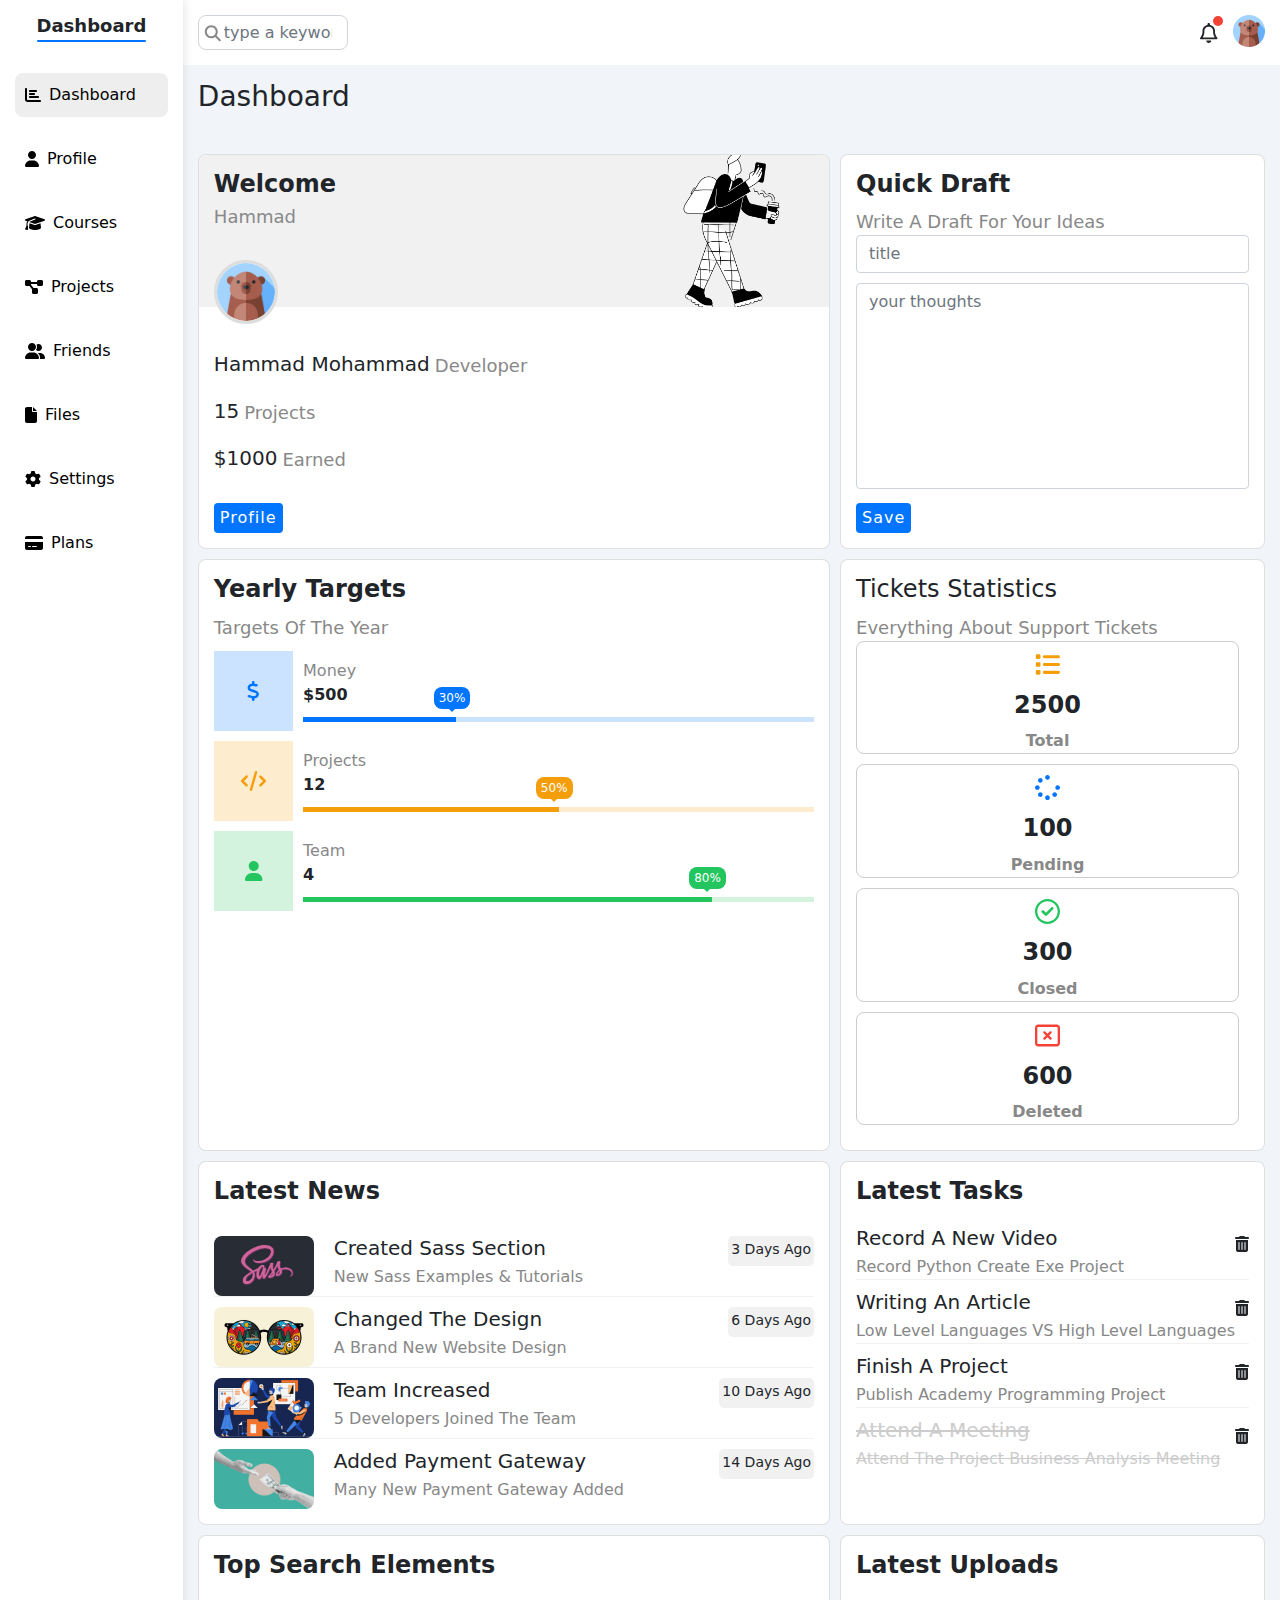
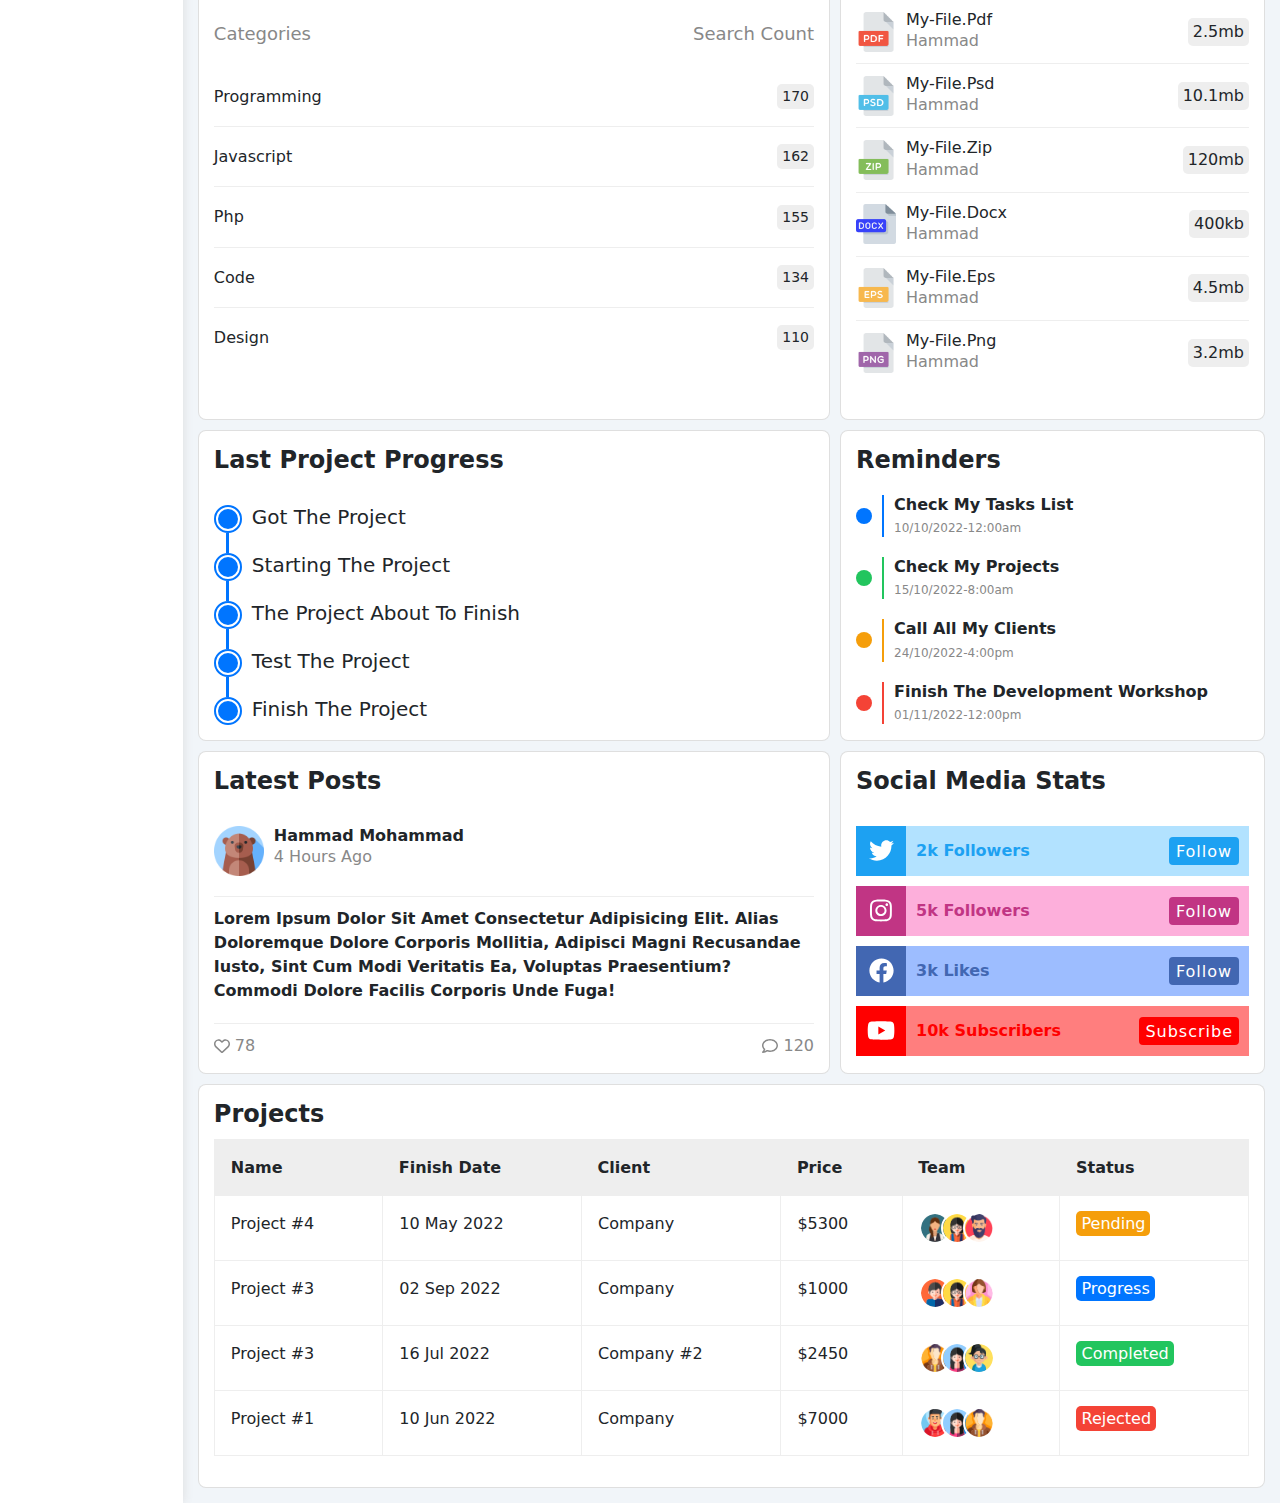
==== commit 1af09a26: "fix ui bugs" ====
--- a/dashboard/index.html
+++ b/dashboard/index.html
@@ -1,713 +1,694 @@
 <!DOCTYPE html>
 <html lang="en">
-<head>
-    <meta charset="UTF-8">
-    <meta http-equiv="X-UA-Compatible" content="IE=edge">
-    <meta name="viewport" content="width=device-width, initial-scale=1.0">
+  <head>
+    <meta charset="UTF-8" />
+    <meta http-equiv="X-UA-Compatible" content="IE=edge" />
+    <meta name="viewport" content="width=device-width, initial-scale=1.0" />
 
     <!--links-->
-    <link rel="stylesheet" href="./css/all.min.css">
-    <link rel="stylesheet" href="./css/bootstrap.min.css">
-    <link rel="stylesheet" href="./css/styles.css">
-    <link rel="stylesheet" href="./css/md.css">
-    <link rel="stylesheet" href="./css/sm.css">
+    <link rel="stylesheet" href="./css/all.min.css" />
+    <link rel="stylesheet" href="./css/bootstrap.min.css" />
+    <link rel="stylesheet" href="./css/styles.css" />
+    <link rel="stylesheet" href="./css/md.css" />
+    <link rel="stylesheet" href="./css/sm.css" />
     <!--end of links-->
 
     <title>Dashboard</title>
-</head>
-<body>
+  </head>
+  <body>
     <div class="page">
-
-        <!--start sidebar-->
-        <div class="sidebar">
-
-            <div class="logo">
-                <h3 class="fw-bold">Hammad</h3>
-            </div>
-
-            <!--start list-->
-            <div class="list mt-3">
-                <ul class="text-capitalize">
-                    <li class="active">
-                        <a href="index.html">
-                            <i class="fa-solid fa-chart-bar"></i>
-                            <span class="d-md-inline d-none">dashboard</span>
-                        </a>
-                    </li>
-
-                    <li>
-                        <a href="profile.html">
-                            <i class="fa-solid fa-user"></i>
-                            <span class="d-md-inline d-none">profile</span>
-                        </a>
-                    </li>
-
-                    <li>
-                        <a href="courses.html">
-                            <i class="fa-solid fa-graduation-cap"></i>
-                            <span class="d-md-inline d-none">courses</span>
-                        </a>
-                    </li>
-
-                    <li>
-                        <a href="project.html">
-                            <i class="fa-solid fa-diagram-project"></i>
-                            <span class="d-md-inline d-none">projects</span>
-                        </a>
-                    </li>
-
-                    <li>
-                        <a href="friends.html">
-                            <i class="fa-solid fa-user-group"></i>
-                            <span class="d-md-inline d-none">friends</span>
-                        </a>
-                    </li>
-
-                    <li>
-                        <a href="files.html">
-                            <i class="fa-solid fa-file"></i>
-                            <span class="d-md-inline d-none">files</span>
-                        </a>
-                    </li>
-
-                    <li>
-                        <a href="settings.html">
-                            <i class="fa-solid fa-gear"></i>
-                            <span class="d-md-inline d-none">settings</span>
-                        </a>
-                    </li>
-
-                    <li>
-                        <a href="planes.html">
-                            <i class="fa-solid fa-credit-card"></i>
-                            <span class="d-md-inline d-none">plans</span>
-                        </a>
-                    </li>
-                </ul>
-            </div>
-            <!--end list-->
+      <!--start sidebar-->
+      <div class="sidebar">
+        <div class="logo">
+          <h3 class="fw-bold">Dashboard</h3>
         </div>
-        <!--end sidebar-->
-
-
-        <div class="content">
-
-            <!--start nav-->
-            <div class="nav">
-                <div class="left-side">
-                    <div class="icon">
-                        <i class="fa-solid fa-magnifying-glass"></i>
+
+        <!--start list-->
+        <div class="list mt-3">
+          <ul class="text-capitalize">
+            <li class="active">
+              <a href="index.html">
+                <i class="fa-solid fa-chart-bar"></i>
+                <span class="d-md-inline d-none">dashboard</span>
+              </a>
+            </li>
+
+            <li>
+              <a href="profile.html">
+                <i class="fa-solid fa-user"></i>
+                <span class="d-md-inline d-none">profile</span>
+              </a>
+            </li>
+
+            <li>
+              <a href="courses.html">
+                <i class="fa-solid fa-graduation-cap"></i>
+                <span class="d-md-inline d-none">courses</span>
+              </a>
+            </li>
+
+            <li>
+              <a href="project.html">
+                <i class="fa-solid fa-diagram-project"></i>
+                <span class="d-md-inline d-none">projects</span>
+              </a>
+            </li>
+
+            <li>
+              <a href="friends.html">
+                <i class="fa-solid fa-user-group"></i>
+                <span class="d-md-inline d-none">friends</span>
+              </a>
+            </li>
+
+            <li>
+              <a href="files.html">
+                <i class="fa-solid fa-file"></i>
+                <span class="d-md-inline d-none">files</span>
+              </a>
+            </li>
+
+            <li>
+              <a href="settings.html">
+                <i class="fa-solid fa-gear"></i>
+                <span class="d-md-inline d-none">settings</span>
+              </a>
+            </li>
+
+            <li>
+              <a href="planes.html">
+                <i class="fa-solid fa-credit-card"></i>
+                <span class="d-md-inline d-none">plans</span>
+              </a>
+            </li>
+          </ul>
+        </div>
+        <!--end list-->
+      </div>
+      <!--end sidebar-->
+
+      <div class="content">
+        <!--start nav-->
+        <div class="nav">
+          <div class="left-side">
+            <div class="icon">
+              <i class="fa-solid fa-magnifying-glass"></i>
+            </div>
+            <input
+              type="text"
+              placeholder="type a keyword"
+              class="search form-control"
+            />
+          </div>
+
+          <div class="right-side">
+            <div class="notifications">
+              <i class="fa-regular fa-bell"></i>
+            </div>
+            <div class="avatar">
+              <img src="./imgs/bear.png" alt="avatar" />
+            </div>
+          </div>
+        </div>
+        <!--end nav-->
+
+        <!--start cards-->
+        <div class="cards text-capitalize">
+          <h3 class="title">dashboard</h3>
+
+          <div class="card overview">
+            <div class="header">
+              <h4 class="fw-bold">welcome</h4>
+              <h5 class="mt-2 name">Hammad</h5>
+              <div class="img">
+                <img src="./imgs/bear.png" alt="" />
+              </div>
+            </div>
+
+            <div class="info">
+              <div class="job">
+                <h5>Hammad Mohammad</h5>
+                <p class="desc">developer</p>
+              </div>
+
+              <div class="projects">
+                <h5>15</h5>
+                <p class="desc">projects</p>
+              </div>
+
+              <div class="earned">
+                <h5>$1000</h5>
+                <p class="desc">earned</p>
+              </div>
+            </div>
+            <a href="profile.html" class="link">
+              <button class="btn b-btn profile-btn">profile</button>
+            </a>
+          </div>
+
+          <div class="card draft">
+            <h4 class="fw-bold">quick draft</h4>
+            <p class="desc draft-desc">write a draft for your ideas</p>
+            <form action="">
+              <input type="text" class="form-control" placeholder="title" />
+              <textarea
+                class="form-control"
+                cols="10"
+                rows="8"
+                placeholder="your thoughts"
+              ></textarea>
+            </form>
+            <a class="link">
+              <button class="btn b-btn">save</button>
+            </a>
+          </div>
+
+          <div class="card targets">
+            <h4 class="fw-bold">yearly targets</h4>
+            <p class="desc">targets of the year</p>
+
+            <div class="targets-box">
+              <span class="money">
+                <div class="icon b-icon">
+                  <i class="fa-solid fa-dollar-sign"></i>
+                </div>
+                <div class="percent">
+                  <p class="desc">money</p>
+                  <b>$500</b>
+                  <div class="bar">
+                    <div class="child-bar">
+                      <p>30%</p>
                     </div>
-                    <input type="text" placeholder="type a keyword" class="search form-control" />
-                </div>
-
-                <div class="right-side">
-                    <div class="notifications">
-                        <i class="fa-regular fa-bell"></i>
+                  </div>
+                </div>
+              </span>
+
+              <span class="target-projects">
+                <div class="icon y-icon">
+                  <i class="fa-solid fa-code"></i>
+                </div>
+                <div class="percent">
+                  <p class="desc">projects</p>
+                  <b>12</b>
+                  <div class="bar">
+                    <div class="child-bar">
+                      <p>50%</p>
                     </div>
-                    <div class="avatar">
-                        <img src="./imgs/bear.png" alt="avatar">
+                  </div>
+                </div>
+              </span>
+
+              <span class="team">
+                <div class="icon g-icon">
+                  <i class="fa-solid fa-user"></i>
+                </div>
+                <div class="percent">
+                  <p class="desc">team</p>
+                  <b>4</b>
+                  <div class="bar">
+                    <div class="child-bar">
+                      <p>80%</p>
                     </div>
-                </div>
-            </div>
-            <!--end nav-->
-
-            <!--start cards-->
-            <div class="cards text-capitalize">
-                <h3 class="title">dashboard</h3>
-
-                <div class="card overview">
-
-                    <div class="header">
-                        <h4 class="fw-bold">welcome</h4>
-                        <h5 class="mt-2 name">Hammad</h5>
-                        <div class="img">
-                            <img src="./imgs/bear.png" alt="">
-                        </div>
+                  </div>
+                </div>
+              </span>
+            </div>
+          </div>
+
+          <div class="card stats">
+            <h4>tickets statistics</h4>
+            <p class="desc">everything about support tickets</p>
+
+            <div class="stats-box">
+              <div class="stat">
+                <div class="icon y">
+                  <i class="fa-solid fa-list"></i>
+                </div>
+                <h4>2500</h4>
+                <p>total</p>
+              </div>
+              <div class="stat">
+                <div class="icon b">
+                  <i class="fa-solid fa-spinner"></i>
+                </div>
+                <h4>100</h4>
+                <p>pending</p>
+              </div>
+              <div class="stat">
+                <div class="icon g">
+                  <i class="fa-regular fa-circle-check"></i>
+                </div>
+                <h4>300</h4>
+                <p>closed</p>
+              </div>
+              <div class="stat">
+                <div class="icon r">
+                  <i class="fa-regular fa-rectangle-xmark"></i>
+                </div>
+                <h4>600</h4>
+                <p>deleted</p>
+              </div>
+            </div>
+          </div>
+
+          <div class="card news">
+            <h4 class="fw-bold">latest news</h4>
+            <div class="news-box">
+              <div class="new">
+                <div class="img-box">
+                  <img src="./imgs/sass.jpg" alt="" />
+                </div>
+                <div class="description">
+                  <h5>created sass section</h5>
+                  <p>new sass examples & tutorials</p>
+                </div>
+                <div class="statu">
+                  <span>3 days ago</span>
+                </div>
+              </div>
+
+              <div class="new">
+                <div class="img-box">
+                  <img src="./imgs/design.jpg" alt="" />
+                </div>
+                <div class="description">
+                  <h5>changed the design</h5>
+                  <p>a brand new website design</p>
+                </div>
+                <div class="statu">
+                  <span>6 days ago</span>
+                </div>
+              </div>
+
+              <div class="new">
+                <div class="img-box">
+                  <img src="./imgs/illustration-team-design.png" alt="" />
+                </div>
+                <div class="description">
+                  <h5>team increased</h5>
+                  <p>5 developers joined the team</p>
+                </div>
+                <div class="statu">
+                  <span>10 days ago</span>
+                </div>
+              </div>
+
+              <div class="new">
+                <div class="img-box">
+                  <img src="./imgs/money.jpg" alt="" />
+                </div>
+                <div class="description">
+                  <h5>added payment gateway</h5>
+                  <p>many new payment gateway added</p>
+                </div>
+                <div class="statu">
+                  <span>14 days ago</span>
+                </div>
+              </div>
+            </div>
+          </div>
+
+          <div class="card tasks">
+            <h4 class="fw-bold">latest tasks</h4>
+            <div class="tasks-box">
+              <div class="task">
+                <div class="description">
+                  <h5>record a new video</h5>
+                  <p>record python create exe project</p>
+                </div>
+                <div class="icon">
+                  <i class="fa-solid fa-trash-can"></i>
+                </div>
+              </div>
+
+              <div class="task">
+                <div class="description">
+                  <h5>writing an article</h5>
+                  <p>low level languages VS high level languages</p>
+                </div>
+                <div class="icon">
+                  <i class="fa-solid fa-trash-can"></i>
+                </div>
+              </div>
+
+              <div class="task">
+                <div class="description">
+                  <h5>finish a project</h5>
+                  <p>publish academy programming project</p>
+                </div>
+                <div class="icon">
+                  <i class="fa-solid fa-trash-can"></i>
+                </div>
+              </div>
+
+              <div class="task">
+                <div class="description">
+                  <h5 class="line-through">attend a meeting</h5>
+                  <p class="line-through">
+                    Attend The Project Business Analysis Meeting
+                  </p>
+                </div>
+                <div class="icon">
+                  <i class="fa-solid fa-trash-can"></i>
+                </div>
+              </div>
+            </div>
+          </div>
+
+          <div class="card search">
+            <h4 class="fw-bold">top search elements</h4>
+            <div class="cats">
+              <p class="title">categories</p>
+              <p class="count">search count</p>
+            </div>
+            <div class="item">
+              <h6 class="title">programming</h6>
+              <span class="count">170</span>
+            </div>
+            <div class="item">
+              <h6 class="title">javascript</h6>
+              <span class="count">162</span>
+            </div>
+            <div class="item">
+              <h6 class="title">php</h6>
+              <span class="count">155</span>
+            </div>
+            <div class="item">
+              <h6 class="title">code</h6>
+              <span class="count">134</span>
+            </div>
+            <div class="item">
+              <h6 class="title">design</h6>
+              <span class="count">110</span>
+            </div>
+          </div>
+
+          <div class="card uploads">
+            <h4 class="fw-bold">latest uploads</h4>
+            <div class="items-box">
+              <div class="item">
+                <div class="icon">
+                  <img src="./imgs/003-pdf.png" alt="" />
+                </div>
+                <div class="description">
+                  <h6>my-file.pdf</h6>
+                  <p>Hammad</p>
+                </div>
+                <span class="size"> 2.5mb </span>
+              </div>
+
+              <div class="item">
+                <div class="icon">
+                  <img src="./imgs/004-psd.png" alt="" />
+                </div>
+                <div class="description">
+                  <h6>my-file.psd</h6>
+                  <p>Hammad</p>
+                </div>
+                <span class="size"> 10.1mb </span>
+              </div>
+
+              <div class="item">
+                <div class="icon">
+                  <img src="./imgs/001-zip.png" alt="" />
+                </div>
+                <div class="description">
+                  <h6>my-file.zip</h6>
+                  <p>Hammad</p>
+                </div>
+                <span class="size"> 120mb </span>
+              </div>
+
+              <div class="item">
+                <div class="icon">
+                  <img src="./imgs/002-docx.png" alt="" />
+                </div>
+                <div class="description">
+                  <h6>my-file.docx</h6>
+                  <p>Hammad</p>
+                </div>
+                <span class="size"> 400kb </span>
+              </div>
+
+              <div class="item">
+                <div class="icon">
+                  <img src="./imgs/005-eps.png" alt="" />
+                </div>
+                <div class="description">
+                  <h6>my-file.eps</h6>
+                  <p>Hammad</p>
+                </div>
+                <span class="size"> 4.5mb </span>
+              </div>
+
+              <div class="item">
+                <div class="icon">
+                  <img src="./imgs/png.png" alt="" />
+                </div>
+                <div class="description">
+                  <h6>my-file.png</h6>
+                  <p>Hammad</p>
+                </div>
+                <span class="size"> 3.2mb </span>
+              </div>
+            </div>
+          </div>
+
+          <div class="card p-progress">
+            <h4 class="fw-bold">last project progress</h4>
+            <div class="progress-box">
+              <div class="item">
+                <h5>got the project</h5>
+                <div class="circular">
+                  <div class="child-circular"></div>
+                </div>
+              </div>
+              <div class="item">
+                <h5>starting the project</h5>
+                <div class="circular">
+                  <div class="child-circular"></div>
+                </div>
+              </div>
+              <div class="item">
+                <h5>the project about to finish</h5>
+                <div class="circular">
+                  <div class="child-circular"></div>
+                </div>
+              </div>
+              <div class="item">
+                <h5>test the project</h5>
+                <div class="circular">
+                  <div class="child-circular"></div>
+                </div>
+              </div>
+              <div class="item">
+                <h5>finish the project</h5>
+                <div class="circular">
+                  <div class="child-circular animated"></div>
+                </div>
+              </div>
+            </div>
+          </div>
+
+          <div class="card reminders">
+            <h4 class="fw-bold">reminders</h4>
+            <div class="reminders-box">
+              <div class="item">
+                <span class="circle blue"></span>
+                <div class="description blue">
+                  <h6>check my tasks list</h6>
+                  <p>10/10/2022-12:00am</p>
+                </div>
+              </div>
+              <div class="item">
+                <span class="circle green"></span>
+                <div class="description green">
+                  <h6>check my projects</h6>
+                  <p>15/10/2022-8:00am</p>
+                </div>
+              </div>
+              <div class="item">
+                <span class="circle yellow"></span>
+                <div class="description yellow">
+                  <h6>call all my clients</h6>
+                  <p>24/10/2022-4:00pm</p>
+                </div>
+              </div>
+              <div class="item">
+                <span class="circle red"></span>
+                <div class="description red">
+                  <h6>finish the development workshop</h6>
+                  <p>01/11/2022-12:00pm</p>
+                </div>
+              </div>
+            </div>
+          </div>
+
+          <div class="card post">
+            <h4 class="fw-bold">latest posts</h4>
+            <div class="post-box">
+              <div class="profile">
+                <div class="avatar">
+                  <img src="./imgs/bear.png" alt="avatar" />
+                </div>
+                <div class="info">
+                  <h6 class="fw-bold">Hammad Mohammad</h6>
+                  <p class="time m-0">4 hours ago</p>
+                </div>
+              </div>
+              <div class="description">
+                <span>
+                  Lorem ipsum dolor sit amet consectetur adipisicing elit. Alias
+                  doloremque dolore corporis mollitia, adipisci magni recusandae
+                  iusto, sint cum modi veritatis ea, voluptas praesentium?
+                  Commodi dolore facilis corporis unde fuga!
+                </span>
+              </div>
+              <div class="interactions">
+                <div class="likes">
+                  <i class="fa-regular fa-heart"></i>
+                  <p>78</p>
+                </div>
+                <div class="comments">
+                  <i class="fa-regular fa-comment"></i>
+                  <p>120</p>
+                </div>
+              </div>
+            </div>
+          </div>
+
+          <div class="card social-media">
+            <h4 class="fw-bold">social media stats</h4>
+            <div class="stats-box">
+              <div class="stat tw">
+                <div class="icon tw">
+                  <i class="fa-brands fa-twitter"></i>
+                </div>
+                <p class="tw">2k followers</p>
+                <div class="btn-box">
+                  <button class="btn tw">follow</button>
+                </div>
+              </div>
+              <div class="stat insta">
+                <div class="icon insta">
+                  <i class="fa-brands fa-instagram"></i>
+                </div>
+                <p class="insta">5k followers</p>
+                <div class="btn-box">
+                  <button class="btn insta">follow</button>
+                </div>
+              </div>
+              <div class="stat face">
+                <div class="icon face">
+                  <i class="fa-brands fa-facebook"></i>
+                </div>
+                <p class="face">3k likes</p>
+                <div class="btn-box">
+                  <button class="btn face">follow</button>
+                </div>
+              </div>
+              <div class="stat tube">
+                <div class="icon tube">
+                  <i class="fa-brands fa-youtube"></i>
+                </div>
+                <p class="tube">10k subscribers</p>
+                <div class="btn-box">
+                  <button class="btn tube">subscribe</button>
+                </div>
+              </div>
+            </div>
+          </div>
+
+          <div class="card projects-table">
+            <h4 class="fw-bold">projects</h4>
+            <table class="table">
+              <thead>
+                <tr>
+                  <th scope="col">name</th>
+                  <th scope="col">finish date</th>
+                  <th scope="col">client</th>
+                  <th scope="col">price</th>
+                  <th scope="col">team</th>
+                  <th scope="col">status</th>
+                </tr>
+              </thead>
+              <tbody>
+                <tr>
+                  <td scope="row">project #4</td>
+                  <td>10 May 2022</td>
+                  <td>company</td>
+                  <td>$5300</td>
+                  <td class="team">
+                    <div class="imgs">
+                      <img src="./imgs/005-user.png" alt="" />
+                      <img src="./imgs/006-woman.png" alt="" />
+                      <img src="./imgs/001-man-2.png" alt="" />
                     </div>
-
-                    <div class="info">
-                        <div class="job">
-                            <h5>Hammad Mohammad</h5>
-                            <p class="desc">developer</p>
-                        </div>
-
-                        <div class="projects">
-                            <h5>15</h5>
-                            <p class="desc">projects</p>
-                        </div>
-
-                        <div class="earned">
-                            <h5>$1000</h5>
-                            <p class="desc">earned</p>
-                        </div>
+                  </td>
+                  <td>
+                    <span class="statu pending">pending</span>
+                  </td>
+                </tr>
+
+                <tr>
+                  <td scope="row">project #3</td>
+                  <td>02 sep 2022</td>
+                  <td>company</td>
+                  <td>$1000</td>
+                  <td class="team">
+                    <div class="imgs">
+                      <img src="./imgs/003-man.png" alt="" />
+                      <img src="./imgs/006-woman.png" alt="" />
+                      <img src="./imgs/008-woman-1.png" alt="" />
                     </div>
-                    <a href="profile.html" class="link">
-                        <button class="btn b-btn profile-btn">
-                            profile
-                        </button>
-                    </a>
-                    
-                </div>
-
-                <div class="card draft">
-                    <h4 class="fw-bold">quick draft</h4>
-                    <p class="desc draft-desc">write a draft for your ideas</p>
-                    <form action="">
-                        <input type="text" class="form-control" placeholder="title">
-                        <textarea class="form-control" cols="10" rows="8" placeholder="your thoughts"></textarea>    
-                    </form>
-                    <a class="link">
-                        <button class="btn b-btn">
-                            save
-                        </button>    
-                    </a>
-
-                </div>
-
-                <div class="card targets">
-                    <h4 class="fw-bold">yearly targets</h4>
-                    <p class="desc">targets of the year</p>
-
-                    <div class="targets-box">
-
-                        <span class="money">
-                            <div class="icon b-icon">
-                                <i class="fa-solid fa-dollar-sign"></i>
-                            </div>
-                            <div class="percent">
-                                <p class="desc">money</p>
-                                <b>$500</b>
-                                <div class="bar">
-                                    <div class="child-bar">
-                                        <p>30%</p>
-                                    </div>
-                                </div>
-                            </div>
-                        </span>
-
-                        <span class="projects">
-                            <div class="icon y-icon">
-                                <i class="fa-solid fa-code"></i>
-                            </div>
-                            <div class="percent">
-                                <p class="desc">projects</p>
-                                <b>12</b>
-                                <div class="bar">
-                                    <div class="child-bar">
-                                        <p>50%</p>
-                                    </div>
-                                </div>
-                            </div>
-                        </span>
-
-                        <span class="team">
-                            <div class="icon g-icon">
-                                <i class="fa-solid fa-user"></i>
-                            </div>
-                            <div class="percent">
-                                <p class="desc">team</p>
-                                <b>4</b>
-                                <div class="bar">
-                                    <div class="child-bar">
-                                        <p>80%</p>
-                                    </div>
-                                </div>
-                            </div>
-                        </span>
+                  </td>
+                  <td>
+                    <span class="statu progresss">progress</span>
+                  </td>
+                </tr>
+
+                <tr>
+                  <td scope="row">project #3</td>
+                  <td>16 jul 2022</td>
+                  <td>company #2</td>
+                  <td>$2450</td>
+                  <td class="team">
+                    <div class="imgs">
+                      <img src="./imgs/011-man-4.png" alt="" />
+                      <img src="./imgs/009-woman-2.png" alt="" />
+                      <img src="./imgs/010-girl.png" alt="" />
                     </div>
-
-                </div>
-
-                <div class="card stats">
-                    <h4>tickets statistics</h4>
-                    <p class="desc">everything about support tickets</p>
-
-                    <div class="stats-box">
-                        <div class="stat">
-                            <div class="icon y">
-                                <i class="fa-solid fa-list"></i>
-                            </div>
-                            <h4>2500</h4>
-                            <p>total</p>
-                        </div>
-                        <div class="stat">
-                            <div class="icon b">
-                                <i class="fa-solid fa-spinner"></i>
-                            </div>
-                            <h4>100</h4>
-                            <p>pending</p>
-                        </div>
-                        <div class="stat">
-                            <div class="icon g">
-                                <i class="fa-regular fa-circle-check"></i>
-                            </div>
-                            <h4>300</h4>
-                            <p>closed</p>
-                        </div>
-                        <div class="stat">
-                            <div class="icon r">
-                                <i class="fa-regular fa-rectangle-xmark"></i>
-                            </div>
-                            <h4>600</h4>
-                            <p>deleted</p>
-                        </div>
+                  </td>
+                  <td>
+                    <span class="statu completed">completed</span>
+                  </td>
+                </tr>
+
+                <tr>
+                  <td scope="row">project #1</td>
+                  <td>10 jun 2022</td>
+                  <td>company</td>
+                  <td>$7000</td>
+                  <td class="team">
+                    <div class="imgs">
+                      <img src="./imgs/002-gamer.png" alt="" />
+                      <img src="./imgs/009-woman-2.png" alt="" />
+                      <img src="./imgs/011-man-4.png" alt="" />
                     </div>
-                </div>
-
-                <div class="card news">
-                    <h4 class="fw-bold">latest news</h4>
-                    <div class="news-box">
-
-                        <div class="new">
-                            <div class="img-box">
-                                <img src="./imgs/sass.jpg" alt="">
-                            </div>
-                            <div class="description">
-                                <h5>created sass section</h5>
-                                <p>new sass examples & tutorials</p>
-                            </div>
-                            <div class="statu">
-                                <span>3 days ago</span>
-                            </div>
-                        </div>
-                       
-                        <div class="new">
-                            <div class="img-box">
-                                <img src="./imgs/design.jpg" alt="">
-                            </div>
-                            <div class="description">
-                                <h5>changed the design</h5>
-                                <p>a brand new website design</p>
-                            </div>
-                            <div class="statu">
-                                <span>6 days ago</span>
-                            </div>
-                        </div>
-
-                        <div class="new">
-                            <div class="img-box">
-                                <img src="./imgs/illustration-team-design.png" alt="">
-                            </div>
-                            <div class="description">
-                                <h5>team increased</h5>
-                                <p>5 developers joined the team</p>
-                            </div>
-                            <div class="statu">
-                                <span>10 days ago</span>
-                            </div>
-                        </div>
-
-                        <div class="new">
-                            <div class="img-box">
-                                <img src="./imgs/money.jpg" alt="">
-                            </div>
-                            <div class="description">
-                                <h5>added payment gateway</h5>
-                                <p>many new payment gateway added</p>
-                            </div>
-                            <div class="statu">
-                                <span>14 days ago</span>
-                            </div>
-                        </div>
-                    </div>
-                </div>
-
-                <div class="card tasks">
-                    <h4 class="fw-bold">latest tasks</h4>
-                    <div class="tasks-box">
-
-                        <div class="task">
-                            <div class="description">
-                                <h5>record a new video</h5>
-                                <p>record python create exe project</p>
-                            </div>
-                            <div class="icon">
-                                <i class="fa-solid fa-trash-can"></i>
-                            </div>
-                        </div>
-
-                        <div class="task">
-                            <div class="description">
-                                <h5>writing an article</h5>
-                                <p>low level languages VS high level languages</p>
-                            </div>
-                            <div class="icon">
-                                <i class="fa-solid fa-trash-can"></i>
-                            </div>
-                        </div>
-
-                        <div class="task">
-                            <div class="description">
-                                <h5>finish a project</h5>
-                                <p>publish academy programming project</p>
-                            </div>
-                            <div class="icon">
-                                <i class="fa-solid fa-trash-can"></i>
-                            </div>
-                        </div>
-
-                        <div class="task">
-                            <div class="description">
-                                <h5 class="line-through">attend a meeting</h5>
-                                <p class="line-through">Attend The Project Business Analysis Meeting</p>
-                            </div>
-                            <div class="icon">
-                                <i class="fa-solid fa-trash-can"></i>
-                            </div>
-                        </div>
-
-                    </div>
-                </div>
-
-                <div class="card search">
-                    <h4 class="fw-bold">top search elements</h4>
-                    <div class="cats">
-                        <p class="title">categories</p>
-                        <p class="count">search count</p>
-                    </div>
-                    <div class="item">
-                        <h6 class="title">programming</h6>
-                        <span class="count">170</span>
-                    </div>
-                    <div class="item">
-                        <h6 class="title">javascript</h6>
-                        <span class="count">162</span>
-                    </div>    
-                    <div class="item">
-                        <h6 class="title">php</h6>
-                        <span class="count">155</span>
-                    </div>    
-                    <div class="item">
-                        <h6 class="title">code</h6>
-                        <span class="count">134</span>
-                    </div>    
-                    <div class="item">
-                        <h6 class="title">design</h6>
-                        <span class="count">110</span>
-                    </div>    
-      
-                </div>
-
-                <div class="card uploads">
-                    <h4 class="fw-bold">latest uploads</h4>
-                    <div class="items-box">
-                        <div class="item">
-                            <div class="icon">
-                                <img src="./imgs/003-pdf.png" alt="">
-                            </div>
-                            <div class="description">
-                                <h6>my-file.pdf</h6>
-                                <p>Hammad</p>
-                            </div>
-                            <span class="size">
-                                2.5mb
-                            </span>
-                        </div>
-    
-                        <div class="item">
-                            <div class="icon">
-                                <img src="./imgs/004-psd.png" alt="">
-                            </div>
-                            <div class="description">
-                                <h6>my-file.psd</h6>
-                                <p>Hammad</p>
-                            </div>
-                            <span class="size">
-                                10.1mb
-                            </span>
-                        </div>
-    
-                        <div class="item">
-                            <div class="icon">
-                                <img src="./imgs/001-zip.png" alt="">
-                            </div>
-                            <div class="description">
-                                <h6>my-file.zip</h6>
-                                <p>Hammad</p>
-                            </div>
-                            <span class="size">
-                                120mb
-                            </span>
-                        </div>
-    
-                        <div class="item">
-                            <div class="icon">
-                                <img src="./imgs/002-docx.png" alt="">
-                            </div>
-                            <div class="description">
-                                <h6>my-file.docx</h6>
-                                <p>Hammad</p>
-                            </div>
-                            <span class="size">
-                                400kb
-                            </span>
-                        </div>
-    
-                        <div class="item">
-                            <div class="icon">
-                                <img src="./imgs/005-eps.png" alt="">
-                            </div>
-                            <div class="description">
-                                <h6>my-file.eps</h6>
-                                <p>Hammad</p>
-                            </div>
-                            <span class="size">
-                                4.5mb
-                            </span>
-                        </div>
-    
-                        <div class="item">
-                            <div class="icon">
-                                <img src="./imgs/png.png" alt="">
-                            </div>
-                            <div class="description">
-                                <h6>my-file.png</h6>
-                                <p>Hammad</p>
-                            </div>
-                            <span class="size">
-                                3.2mb
-                            </span>
-                        </div>
-                    </div>
-
-                </div>
-
-                <div class="card p-progress">
-                    <h4 class="fw-bold">last project progress</h4>
-                    <div class="progress-box">
-                        <div class="item">
-                            <h5>got the project</h5>
-                            <div class="circular">
-                                <div class="child-circular"></div>
-                            </div>
-                        </div>
-                        <div class="item">
-                            <h5>starting the project</h5>
-                            <div class="circular">
-                                <div class="child-circular"></div>
-                            </div>
-                        </div>
-                        <div class="item">
-                            <h5>the project about to finish</h5>
-                            <div class="circular">
-                                <div class="child-circular"></div>
-                            </div>
-                        </div>
-                        <div class="item">
-                            <h5>test the project</h5>
-                            <div class="circular">
-                                <div class="child-circular"></div>
-                            </div>
-                        </div>
-                        <div class="item">
-                            <h5>finish the project</h5>
-                            <div class="circular">
-                                <div class="child-circular animated"></div>
-                            </div>
-                        </div>
-                    </div>
-                </div>
-
-                <div class="card reminders">
-                    <h4 class="fw-bold">reminders</h4>
-                    <div class="reminders-box">
-                        <div class="item">
-                            <span class="circle blue"></span>
-                            <div class="description blue">
-                                <h6>check my tasks list</h6>
-                                <p>10/10/2022-12:00am</p>   
-                            </div>
-                        </div>
-                        <div class="item">
-                            <span class="circle green"></span>
-                            <div class="description green">
-                                <h6>check my projects</h6>
-                                <p>15/10/2022-8:00am</p>   
-                            </div>
-                        </div>
-                        <div class="item">
-                            <span class="circle yellow"></span>
-                            <div class="description yellow">
-                                <h6>call all my clients</h6>
-                                <p>24/10/2022-4:00pm</p>   
-                            </div>
-                        </div>
-                        <div class="item">
-                            <span class="circle red"></span>
-                            <div class="description red">
-                                <h6>finish the development workshop</h6>
-                                <p>01/11/2022-12:00pm</p>   
-                            </div>
-                        </div>
-                    </div>
-                </div>
-
-                <div class="card post">
-                    <h4 class="fw-bold">latest posts</h4>
-                    <div class="post-box">
-                        <div class="profile">
-                            <div class="avatar">
-                                <img src="./imgs/bear.png" alt="avatar">
-                            </div>
-                            <div class="info">
-                                <h6 class="fw-bold">Hammad Mohammad</h6>
-                                <p class="time m-0">4 hours ago</p>
-                            </div>
-                        </div>
-                        <div class="description">
-                            <span>
-                                Lorem ipsum dolor sit amet consectetur adipisicing elit. Alias doloremque dolore corporis mollitia, adipisci magni recusandae iusto, sint cum modi veritatis ea, voluptas praesentium? Commodi dolore facilis corporis unde fuga!
-                            </span>
-                        </div>
-                        <div class="interactions">
-                            <div class="likes">
-                                <i class="fa-regular fa-heart"></i>
-                                <p>78</p>
-                            </div>
-                            <div class="comments">
-                                <i class="fa-regular fa-comment"></i>
-                                <p>120</p>
-                            </div>
-                        </div>
-                    </div>
-                </div>
-
-                <div class="card social-media">
-                    <h4 class="fw-bold">social media stats</h4>
-                    <div class="stats-box">
-                        <div class="stat tw">
-                            <div class="icon tw">
-                                <i class="fa-brands fa-twitter"></i>
-                            </div>
-                            <p class="tw">2k followers</p>
-                            <div class="btn-box">
-                                <button class="btn tw">follow</button>
-                            </div>
-                        </div>
-                        <div class="stat insta">
-                            <div class="icon insta">
-                                <i class="fa-brands fa-instagram"></i>
-                            </div>
-                            <p class="insta">5k followers</p>
-                            <div class="btn-box">
-                                <button class="btn insta">follow</button>
-                            </div>
-                        </div>
-                        <div class="stat face">
-                            <div class="icon face">
-                                <i class="fa-brands fa-facebook"></i>
-                            </div>
-                            <p class="face">3k likes</p>
-                            <div class="btn-box">
-                                <button class="btn face">follow</button>
-                            </div>
-                        </div>
-                        <div class="stat tube">
-                            <div class="icon tube">
-                                <i class="fa-brands fa-youtube"></i>
-                            </div>
-                            <p class="tube">10k subscribers</p>
-                            <div class="btn-box">
-                                <button class="btn tube">subscribe</button>
-                            </div>
-                        </div>
-                    </div>
-                </div>
-
-                <div class="card projects-table">
-                    <h4 class="fw-bold">projects</h4>
-                    <table class="table">
-                        <thead>
-                            <tr>
-                            <th scope="col">name</th>
-                            <th scope="col">finish date</th>
-                            <th scope="col">client</th>
-                            <th scope="col">price</th>
-                            <th scope="col">team</th>
-                            <th scope="col">status</th>
-                            </tr>
-                        </thead>
-                        <tbody>
-                            
-                            <tr>
-                            <td scope="row">project #4</td>
-                            <td>10 May 2022</td>
-                            <td>company</td>
-                            <td>$5300</td>
-                            <td class="team">
-                                <div class="imgs">
-                                    <img src="./imgs/005-user.png" alt="">
-                                    <img src="./imgs/006-woman.png" alt="">
-                                    <img src="./imgs/001-man-2.png" alt="">
-                                </div>
-                            </td>
-                            <td>
-                                <span class="statu pending">pending</span>
-                            </td>
-                            </tr>
-
-                            <tr>
-                                <td scope="row">project #3</td>
-                                <td>02 sep 2022</td>
-                                <td>company</td>
-                                <td>$1000</td>
-                                <td class="team">
-                                    <div class="imgs">
-                                        <img src="./imgs/003-man.png" alt="">
-                                        <img src="./imgs/006-woman.png" alt="">
-                                        <img src="./imgs/008-woman-1.png" alt="">
-                                    </div>
-                                </td>
-                                <td>
-                                    <span class="statu progresss">progress</span>
-                                </td>
-                                </tr>
-
-                                <tr>
-                                    <td scope="row">project #3</td>
-                                    <td>16 jul 2022</td>
-                                    <td>company #2</td>
-                                    <td>$2450</td>
-                                    <td class="team">
-                                        <div class="imgs">
-                                            <img src="./imgs/011-man-4.png" alt="">
-                                            <img src="./imgs/009-woman-2.png" alt="">
-                                            <img src="./imgs/010-girl.png" alt="">
-                                        </div>
-                                    </td>
-                                    <td>
-                                        <span class="statu completed">completed</span>
-                                    </td>
-                                    </tr>
-
-                                    <tr>
-                                        <td scope="row">project #1</td>
-                                        <td>10 jun 2022</td>
-                                        <td>company</td>
-                                        <td>$7000</td>
-                                        <td class="team">
-                                            <div class="imgs">
-                                                <img src="./imgs/002-gamer.png" alt="">
-                                                <img src="./imgs/009-woman-2.png" alt="">
-                                                <img src="./imgs/011-man-4.png" alt="">
-                                            </div>
-                                        </td>
-                                        <td>
-                                            <span class="statu rejected">rejected</span>
-                                        </td>
-                                        </tr>
-
-                        </tbody>
-                        </table>
-                </div>
-
-            </div>
-            <!--end cards-->
+                  </td>
+                  <td>
+                    <span class="statu rejected">rejected</span>
+                  </td>
+                </tr>
+              </tbody>
+            </table>
+          </div>
         </div>
+        <!--end cards-->
+      </div>
     </div>
-    
+
     <script src="./js/all.min.js"></script>
     <script src="./js/bootstrap.min.js"></script>
-</body>
-</html>+  </body>
+</html>
--- a/dashboard/css/styles.css
+++ b/dashboard/css/styles.css
@@ -1,972 +1,973 @@
 * {
-    box-sizing: border-box;
+  box-sizing: border-box;
 }
 :root {
-
-    --backgroundColor:#F1F5F9;
-    --cardMargin:0 20px 20px 20px;
-    --txtColor1: #000000;
-    --txtColor2:#888;
-    --bColor: #0075ff;
-    --gColor:#22c55e;
-    --yColor:#f59e0b;
-    --rColor:#f44336;
-    --defaultP:15px;
-    --defaultMTop:10px;
-    --largeSize:20px;
-    --midSize: 18px;
-    --smallSize: 16px;
-    --radius:8px;
+  --backgroundColor: #f1f5f9;
+  --cardMargin: 0 20px 20px 20px;
+  --txtColor1: #000000;
+  --txtColor2: #888;
+  --bColor: #0075ff;
+  --gColor: #22c55e;
+  --yColor: #f59e0b;
+  --rColor: #f44336;
+  --defaultP: 15px;
+  --defaultMTop: 10px;
+  --largeSize: 20px;
+  --midSize: 18px;
+  --smallSize: 16px;
+  --radius: 8px;
 }
 ::-webkit-scrollbar {
-    width: 15px;
-  }
-  
-  /* Track */
-  ::-webkit-scrollbar-track {
-    background: #fff; 
-  }
-   
-  /* Handle */
-  ::-webkit-scrollbar-thumb {
-    background: #0075ff; 
-  }
-  
-  /* Handle on hover */
-  ::-webkit-scrollbar-thumb:hover {
-    background: #0368df; 
-  }
+  width: 15px;
+}
+
+/* Track */
+::-webkit-scrollbar-track {
+  background: #fff;
+}
+
+/* Handle */
+::-webkit-scrollbar-thumb {
+  background: #0075ff;
+}
+
+/* Handle on hover */
+::-webkit-scrollbar-thumb:hover {
+  background: #0368df;
+}
 p {
-    color:var(--txtColor2);
-    margin-bottom: 0;
+  color: var(--txtColor2);
+  margin-bottom: 0;
 }
 p.desc {
-    font-size: var(--midSize);
+  font-size: var(--midSize);
 }
 a.link {
-    height: 100%;
-    width: 100%;
-    display: flex;
-    align-items: flex-end;
+  height: 100%;
+  width: 100%;
+  display: flex;
+  align-items: flex-end;
 }
 .b-btn {
-    background-color: var(--bColor);
+  background-color: var(--bColor);
 }
 .r-btn {
-    background-color: var(--rColor);
+  background-color: var(--rColor);
 }
 .g-btn {
-    background-color: var(--gColor);
+  background-color: var(--gColor);
 }
 .y-btn {
-    background-color: var(--yColor);
+  background-color: var(--yColor);
 }
 .btn {
-    color:#fff;
-    font-size: var(--smallSize);
-    padding:2px 5px;
-    letter-spacing: 1px;
-    text-transform: capitalize;
+  color: #fff;
+  font-size: var(--smallSize);
+  padding: 2px 5px;
+  letter-spacing: 1px;
+  text-transform: capitalize;
 }
 .page {
-    display: grid;
-    grid-template-columns: 1fr 6fr;
-    height: 100vh;
+  display: grid;
+  grid-template-columns: 1fr 6fr;
+  height: 100vh;
 }
 .pending {
-    background: var(--yColor);
+  background: var(--yColor);
 }
 .progresss {
-    background: var(--bColor);
+  background: var(--bColor);
 }
 .completed {
-    background: var(--gColor);
+  background: var(--gColor);
 }
 .rejected {
-    background:var(--rColor);
+  background: var(--rColor);
 }
 /* .page .content,
 .page .sidebar {height:100vh} */
 
-h1,h2,h3,h4,h5,h6 {
-    margin-bottom: 0;
+h1,
+h2,
+h3,
+h4,
+h5,
+h6 {
+  margin-bottom: 0;
 }
 
 /*start sidebar*/
 .sidebar {
-    padding:var(--defaultP);
-    display: flex;
-    flex-direction: column;
-    align-items: center;
-    justify-content: flex-start;
-    box-shadow:0 0 10px #ddd;
-    position:relative
+  padding: var(--defaultP);
+  display: flex;
+  flex-direction: column;
+  align-items: center;
+  justify-content: flex-start;
+  box-shadow: 0 0 10px #ddd;
+  position: relative;
+  /* width: 100px; */
 }
 .sidebar .logo h3 {
-    font-size: var(--midSize);
-    position: relative;
+  font-size: var(--midSize);
+  position: relative;
 }
 .sidebar .logo h3::before {
-    content: "";
-    position: absolute;
-    width:100%;
-    height:2px;
-    top:100%;
-    margin:3px 0 0 0;
-    background:#0075ff;
-    border-radius: 8px;
+  content: "";
+  position: absolute;
+  width: 100%;
+  height: 2px;
+  top: 100%;
+  margin: 3px 0 0 0;
+  background: #0075ff;
+  border-radius: 8px;
 }
 .sidebar .list {
-    display: flex;
-    height:100%;
-    width: 100%;
+  display: flex;
+  height: 100%;
+  width: 100%;
 }
 .sidebar .list ul {
-    display: flex;
-    flex-direction: column;
-    padding:0;
-    width:100%;
+  display: flex;
+  flex-direction: column;
+  padding: 0;
+  width: 100%;
 }
 .sidebar .list ul li {
-    list-style:none;
-    display: flex;
-    flex-wrap: nowrap;
-    margin-top:20px;
-    font-size: var(--smallSize);
-    width:100%;
-    padding:10px;
-    border-radius: var(--radius);
-    transition: all .4s ease-in-out;
+  list-style: none;
+  display: flex;
+  flex-wrap: nowrap;
+  margin-top: 20px;
+  font-size: var(--smallSize);
+  padding: 10px;
+  border-radius: var(--radius);
+  transition: all 0.4s ease-in-out;
 }
 .sidebar .list ul li.active {
-    background:#EEEEEE
+  background: #eeeeee;
 }
 .sidebar .list ul li:hover {
-    background-color: #EEEEEE;
+  background-color: #eeeeee;
 }
 .sidebar .list ul li a {
-    text-decoration: none;
-    color:var(--txtColor1)
+  text-decoration: none;
+  color: var(--txtColor1);
+  display: flex;
+  gap: 8px;
+  align-items: center;
+  width: 100%;
 }
 /*end sidebar*/
 
 /*start dashboard content*/
 .page .content {
-    background-color: var(--backgroundColor);
+  background-color: var(--backgroundColor);
 }
 
 /*start top nav*/
 .content .nav {
-    width:100%;
-    display: flex;
-    background:#fff;
-    padding:var(--defaultP);
+  width: 100%;
+  display: flex;
+  background: #fff;
+  padding: var(--defaultP);
 }
 .content .nav .left-side {
-    display: flex;
-    width:20%;
-    position:relative;
+  display: flex;
+  width: 20%;
+  position: relative;
 }
 .content .nav .left-side .icon {
-    position:absolute;
-    transform: translate(30%, 30%);
-    color:var(--txtColor2);
-    margin-left: 2px;
+  position: absolute;
+  transform: translate(30%, 30%);
+  color: var(--txtColor2);
+  margin-left: 2px;
 }
 .content .nav .left-side input {
-    width:150px;
-    border-radius: var(--radius);
-    transition: width 0.5s ease-in-out;
-    padding-left: 25px;
-    max-height: 35px;
+  width: 150px;
+  border-radius: var(--radius);
+  transition: width 0.5s ease-in-out;
+  padding-left: 25px;
+  max-height: 35px;
 }
 .content .nav .left-side input:focus {
-    width:180px;
+  width: 180px;
 }
 .content .nav .right-side {
-    display: flex;
-    justify-content: flex-end;
-    width:80%;
+  display: flex;
+  justify-content: flex-end;
+  width: 80%;
 }
 .content .nav .right-side .notifications {
-    display: flex;
-    align-items: center;
-    position: relative;
+  display: flex;
+  align-items: center;
+  position: relative;
 }
 .content .nav .right-side .notifications svg {
-    font-size: 20px;
+  font-size: 20px;
 }
 .content .nav .right-side .notifications::before {
-    position: absolute;
-    top:1px;
-    right:-5px;
-    content:"";
-    width:10px;
-    height: 10px;
-    background: var(--rColor);
-    color:var(--rColor);
-    border-radius: 50%;
+  position: absolute;
+  top: 1px;
+  right: -5px;
+  content: "";
+  width: 10px;
+  height: 10px;
+  background: var(--rColor);
+  color: var(--rColor);
+  border-radius: 50%;
 }
 .content .nav .right-side .avatar {
-    margin-left:15px
+  margin-left: 15px;
 }
 .content .nav .right-side .avatar img {
-    width:32px;
+  width: 32px;
 }
 /*end top nav*/
 
 /*start cards*/
 .cards {
-    display: grid;  
-    gap:10px;
-    grid-template-columns: 50% 50%;
-    padding:var(--defaultP);
-    text-transform: capitalize;
+  display: grid;
+  gap: 10px;
+  /* grid-template-columns: 50% 50%; */
+  padding: var(--defaultP);
+  text-transform: capitalize;
 }
 .cards .card {
-    border-radius: var(--radius);
+  border-radius: var(--radius);
 }
 .cards .title {
-    grid-column: 1/3;
-    margin-bottom: 30px;
+  grid-column: 1/3;
+  margin-bottom: 30px;
 }
 /*start overview card*/
 .cards .overview {
-    display: flex;
-    flex-direction: column;
+  display: flex;
+  flex-direction: column;
 }
 .cards .overview .header {
-    padding:var(--defaultP);
-    display: flex;
-    flex-direction: column;
-    background: #f1f1f1;
-    background-image: url("../imgs/illus1.png");
-    background-position: right;
-    background-size: 200px;
-    background-repeat: no-repeat;
-    border-top-left-radius: var(--radius);
-    border-top-right-radius: var(--radius);
+  padding: var(--defaultP);
+  display: flex;
+  flex-direction: column;
+  background: #f1f1f1;
+  background-image: url("../imgs/illus1.png");
+  background-position: right;
+  background-size: 200px;
+  background-repeat: no-repeat;
+  border-top-left-radius: var(--radius);
+  border-top-right-radius: var(--radius);
 }
 .cards .overview .header .name {
-    color:var(--txtColor2);
-    font-size: 18px;
+  color: var(--txtColor2);
+  font-size: 18px;
 }
 .cards .overview .header .img {
-    position: relative;
-    transform:translate(0, 50%);
-    display: flex;
-    align-items: flex-end;
+  position: relative;
+  transform: translate(0, 50%);
+  display: flex;
+  align-items: flex-end;
 }
 .cards .overview .header .img img {
-    width:64px;
-    height: 64px;
-    border:3px solid #ddd;
-    border-radius: 50%;
+  width: 64px;
+  height: 64px;
+  border: 3px solid #ddd;
+  border-radius: 50%;
 }
 .cards .overview .info {
-    padding: var(--defaultP);
-    margin-top:var(--defaultMTop);
+  padding: var(--defaultP);
+  margin-top: var(--defaultMTop);
 }
 .cards .overview .info div {
-    display: flex;
-    gap:0px;
-    margin-top: 20px;
+  display: flex;
+  gap: 0px;
+  margin-top: 20px;
 }
 .cards .overview .info div p {
-    margin-left:5px
+  margin-left: 5px;
 }
 .cards .overview .link {
-    padding:var(--defaultP);
-
+  padding: var(--defaultP);
 }
 /*end overview card*/
 
 /*start draft card*/
 .cards .draft {
-    padding:var(--defaultP)
+  padding: var(--defaultP);
 }
 .cards .draft p.draft-desc {
-    margin-top:var(--defaultMTop);
+  margin-top: var(--defaultMTop);
 }
 .cards from {
-    display: flex;
-    flex-direction: column;
+  display: flex;
+  flex-direction: column;
 }
 .cards form textarea {
-    margin-top:var(--defaultMTop);
-    resize: none;
+  margin-top: var(--defaultMTop);
+  resize: none;
 }
 .cards .projects {
-    grid-column: 1/3;
+  grid-column: 1/3;
 }
 /*end draft card*/
 /*start targets card*/
 .cards .targets {
-    display: flex;
-    padding:var(--defaultP);
+  display: flex;
+  padding: var(--defaultP);
 }
 .cards .targets p.desc {
-    margin-top: var(--defaultMTop);
+  margin-top: var(--defaultMTop);
 }
 .cards .targets {
-    display: flex;
+  display: flex;
 }
 .cards .targets .targets-box {
-    width: 100%;
+  width: 100%;
 }
 .cards .targets .targets-box span {
-    display: flex;
-    width:100%;
-    margin-top:var(--defaultMTop);
+  display: flex;
+  width: 100%;
+  margin-top: var(--defaultMTop);
 }
 .cards .targets .targets-box span .icon {
-    width:80px;
-    height:80px;
-    display: flex;
-    justify-content: center;
-    align-items: center;
+  width: 80px;
+  height: 80px;
+  display: flex;
+  justify-content: center;
+  align-items: center;
 }
 .cards .targets .targets-box span svg {
-    font-size:20px;
-}
-.cards .targets .targets-box span .b-icon{
-    background-color: rgb(0 117 255 / 20%);
+  font-size: 20px;
+}
+.cards .targets .targets-box span .b-icon {
+  background-color: rgb(0 117 255 / 20%);
 }
 .cards .targets .targets-box span .b-icon svg {
-    color:var(--bColor);
+  color: var(--bColor);
 }
 .cards .targets .targets-box span .y-icon {
-    background-color: rgb(245 158 11 / 20%);
+  background-color: rgb(245 158 11 / 20%);
 }
 .cards .targets .targets-box span .y-icon svg {
-    color: var(--yColor);
+  color: var(--yColor);
 }
 .cards .targets .targets-box span .g-icon {
-    background-color: rgb(34 197 94 / 20%);
+  background-color: rgb(34 197 94 / 20%);
 }
 .cards .targets .targets-box span .g-icon svg {
-    color: var(--gColor);
+  color: var(--gColor);
 }
 .cards .targets .targets-box span .percent {
-    display: flex;
-    flex-direction: column;
-    justify-content: center;
-    width:86%;
-    margin:0 0 0 10px;
+  display: flex;
+  flex-direction: column;
+  justify-content: center;
+  width: 86%;
+  margin: 0 0 0 10px;
 }
 .cards .targets .targets-box span .percent p {
-    margin:0;
-    font-size: var(--smallSize);
+  margin: 0;
+  font-size: var(--smallSize);
 }
 /*bar*/
 .cards .targets .targets-box span .percent .bar {
-    position:relative;
-    height: 5px;
-    width:100%;
-    margin-top:var(--defaultMTop);
+  position: relative;
+  height: 5px;
+  width: 100%;
+  margin-top: var(--defaultMTop);
 }
 
 .cards .targets .targets-box span.money .bar {
-    background-color: rgb(0 117 255 / 20%);    
-}
-.cards .targets .targets-box span.projects .bar {
-    background-color: rgb(245 158 11 / 20%);    
+  background-color: rgb(0 117 255 / 20%);
+}
+.cards .targets .targets-box span.target-projects .bar {
+  background-color: rgb(245 158 11 / 20%);
 }
 .cards .targets .targets-box span.team .bar {
-    background-color: rgb(34 197 94 / 20%);    
+  background-color: rgb(34 197 94 / 20%);
 }
 /*bar*/
 
 /*child bar*/
 .cards .targets .targets-box span .bar .child-bar {
-    position: absolute;
-    height: inherit;
-    display: flex;
-    justify-content: flex-end;
+  position: absolute;
+  height: inherit;
+  display: flex;
+  justify-content: flex-end;
 }
 .cards .targets span.money .bar .child-bar {
-    width: 30%;
-    background-color: var(--bColor);
-}
-.cards .targets span.projects .bar .child-bar {
-    width:50%;
-    background-color: var(--yColor);
+  width: 30%;
+  background-color: var(--bColor);
+}
+.cards .targets span.target-projects .bar .child-bar {
+  width: 50%;
+  background-color: var(--yColor);
 }
 .cards .targets span.team .bar .child-bar {
-    width: 80%;
-    background-color:var(--gColor);
+  width: 80%;
+  background-color: var(--gColor);
 }
 /*child bar*/
 
 /*child bar p*/
 .cards .targets span .bar .child-bar p {
-    padding:2px 5px;
-    position: absolute;
-    top: -30px;
-    right: -14px;
-    border-radius: var(--radius);
-    font-size: 12px;
-    color:#fff;
+  padding: 2px 5px;
+  position: absolute;
+  top: -30px;
+  right: -14px;
+  border-radius: var(--radius);
+  font-size: 12px;
+  color: #fff;
 }
 .cards .targets span.money .bar .child-bar p {
-    background-color: var(--bColor);
-
-}
-.cards .targets span.projects .bar .child-bar p {
-    background-color: var(--yColor);
-
+  background-color: var(--bColor);
+}
+.cards .targets span.target-projects .bar .child-bar p {
+  background-color: var(--yColor);
 }
 .cards .targets span.team .bar .child-bar p {
-    background-color: var(--gColor);
-
+  background-color: var(--gColor);
 }
 /*child bar p*/
 
 /*child bar after*/
 .cards .targets span .bar .child-bar p::after {
-    content: "";
-    border-color: transparent;
-    border-width: 5px;
-    border-style: solid;
-    position: absolute;
-    bottom: -8px;
-    left: 50%;
-    transform: translateX(-50%);
+  content: "";
+  border-color: transparent;
+  border-width: 5px;
+  border-style: solid;
+  position: absolute;
+  bottom: -8px;
+  left: 50%;
+  transform: translateX(-50%);
 }
 .cards .targets span.money .bar .child-bar p::after {
-    border-top-color: var(--bColor);
-}
-
-.cards .targets span.projects .bar .child-bar p::after {
-    border-top-color: var(--yColor);
+  border-top-color: var(--bColor);
+}
+
+.cards .targets span.target-projects .bar .child-bar p::after {
+  border-top-color: var(--yColor);
 }
 .cards .targets span.team .bar .child-bar p::after {
-    border-top-color: var(--gColor);
+  border-top-color: var(--gColor);
 }
 /*child bar p*/
 /*end targets card*/
 /*start stats card*/
 .stats {
-    display: flex;
-    flex-direction: column;
-    padding:var(--defaultP);
+  display: flex;
+  flex-direction: column;
+  padding: var(--defaultP);
 }
 .stats p {
-    margin-top: var(--defaultMTop);
+  margin-top: var(--defaultMTop);
 }
 .stats .stats-box {
-    display: flex;
-    flex-wrap: wrap;
+  display: flex;
+  flex-wrap: wrap;
 }
 .stats .stats-box .stat {
-    width:48%;
-    margin:0 10px 10px 0;
-    display: flex;
-    flex-direction: column;
-    align-items: center;
-    justify-content: center;
-    border:1px solid #ccc;
-    border-radius: var(--radius);
+  width: 100%;
+  margin: 0 10px 10px 0;
+  display: flex;
+  flex-direction: column;
+  align-items: center;
+  justify-content: center;
+  border: 1px solid #ccc;
+  border-radius: var(--radius);
 }
 .stats .stats-box .stat .icon {
-    margin-top:var(--defaultMTop);
+  margin-top: var(--defaultMTop);
 }
 .stats .stats-box .stat .icon svg {
-    font-size: 25px;
+  font-size: 25px;
 }
 .stats .stats-box .stat h4 {
-    margin-top:var(--defaultMTop);
-    font-weight: bold;
+  margin-top: var(--defaultMTop);
+  font-weight: bold;
 }
 .stats .stats-box .stat p {
-    font-weight: bold;
+  font-weight: bold;
 }
 .stats .stats-box .stat .icon.y svg {
-    color:var(--yColor);
+  color: var(--yColor);
 }
 .stats .stats-box .stat .icon.b svg {
-    color:var(--bColor);
+  color: var(--bColor);
 }
 .stats .stats-box .stat .icon.g svg {
-    color:var(--gColor);
+  color: var(--gColor);
 }
 .stats .stats-box .stat .icon.r svg {
-    color:var(--rColor)
+  color: var(--rColor);
 }
 .cards .news {
-    padding:var(--defaultP);
+  padding: var(--defaultP);
 }
 .cards .news .news-box {
-    display: flex;
-    flex-direction: column;
-    justify-content: center;
-    margin-top:calc(var(--defaultMTop) + 10px);
+  display: flex;
+  flex-direction: column;
+  justify-content: center;
+  margin-top: calc(var(--defaultMTop) + 10px);
 }
 .cards .news .new {
-    display: flex;
-    justify-content: space-between;
-    padding-top:10px;
+  display: flex;
+  justify-content: space-between;
+  padding-top: 10px;
 }
 .cards .news .new:not(:nth-child(1)) {
-    border-top: 1px solid #f1f1f1;
+  border-top: 1px solid #f1f1f1;
 }
 .cards .news .new .img-box img {
-    width:100px;
-    height: 60px;
-    object-fit: cover;
-    border-radius: var(--radius);
-    
+  width: 100px;
+  height: 60px;
+  object-fit: cover;
+  border-radius: var(--radius);
 }
 .cards .news .new .description {
-    flex-grow: 2;
-    padding:0 0 0 20px;
+  flex-grow: 2;
+  padding: 0 0 0 20px;
 }
 .cards .news .new .description p {
-    margin-top:5px
+  margin-top: 5px;
 }
 .cards .news .new .statu {
-    display: flex;
+  display: flex;
 }
 .cards .news .new .statu span {
-    padding: 3px;
-    background-color: #f1f1f1;
-    height: 30px;
-    border-radius: 5px;
-    font-size: 14px;
-    font-weight: 500;
+  padding: 3px;
+  background-color: #f1f1f1;
+  height: 30px;
+  border-radius: 5px;
+  font-size: 14px;
+  font-weight: 500;
 }
 /*end stats card*/
 /*start tasks card*/
 .tasks {
-    padding:var(--defaultP);
+  padding: var(--defaultP);
 }
 .tasks .tasks-box {
-    display: flex;
-    flex-direction:column;
-    margin-top:calc(var(--defaultMTop) + 10px);
+  display: flex;
+  flex-direction: column;
+  margin-top: calc(var(--defaultMTop) + 10px);
 }
 .tasks .tasks-box .task {
-    display: flex;
-    width: 100%;
+  display: flex;
+  width: 100%;
 }
 .tasks .tasks-box .task:not(:nth-child(1)) {
-    padding-top:10px;
-    border-top:1px solid #f1f1f1;
+  padding-top: 10px;
+  border-top: 1px solid #f1f1f1;
 }
 .tasks .tasks-box .task h6 {
-    font-weight: bold;
+  font-weight: bold;
 }
 .tasks .tasks-box .task p {
-    margin-top:5px;
+  margin-top: 5px;
 }
 .tasks .tasks-box .task .icon {
-    flex-grow: 2;
-    display: flex;
-    justify-content: flex-end;
+  flex-grow: 2;
+  display: flex;
+  justify-content: flex-end;
 }
 .tasks .tasks-box .task .icon svg {
-    margin-top: 10px;
-    cursor: pointer;
+  margin-top: 10px;
+  cursor: pointer;
 }
 .tasks .tasks-box .task .icon svg:hover {
-    color:var(--rColor)
+  color: var(--rColor);
 }
 .line-through {
-    color:#ccc;
-    text-decoration: line-through;
+  color: #ccc;
+  text-decoration: line-through;
 }
 /*end tasks card*/
 /*start search card*/
 .search {
-    padding: var(--defaultP);
+  padding: var(--defaultP);
 }
 .search div {
-    display: flex;
-    align-items: center;
-    width:100%;
-
+  display: flex;
+  align-items: center;
+  width: 100%;
 }
 .search div .title {
-    flex-grow: 2;
-    margin-bottom: 0;
-    padding:20px 0;
+  flex-grow: 2;
+  margin-bottom: 0;
+  padding: 20px 0;
 }
 .search .cats {
-    margin-top:20px
+  margin-top: 20px;
 }
 .search .cats p {
-    font-size: var(--midSize);
-
+  font-size: var(--midSize);
 }
 .search .item + .item {
-    border-top:1px solid #eee;
+  border-top: 1px solid #eee;
 }
 .search .item .count {
-    padding:2px 5px;
-    background-color: #eee;
-    border-radius: 5px;
-    font-size: 14px;
+  padding: 2px 5px;
+  background-color: #eee;
+  border-radius: 5px;
+  font-size: 14px;
 }
 /*end search card*/
 
 /*start uploads card*/
 .cards .uploads {
-    padding:var(--defaultP);
-} 
+  padding: var(--defaultP);
+}
 
 .cards .uploads .items-box {
-    margin:20px 0;
+  margin: 20px 0;
 }
 .cards .uploads .item {
-    display: flex;
-    align-items: center;
-    padding:10px 0;
+  display: flex;
+  align-items: center;
+  padding: 10px 0;
 }
 .cards .uploads .item + .item {
-    border-top:1px solid #eee;
+  border-top: 1px solid #eee;
 }
 .cards .uploads .item .description {
-    width:100%;
-    display: flex;
-    flex-direction: column;
-    padding:0 0 0 10px;
+  width: 100%;
+  display: flex;
+  flex-direction: column;
+  padding: 0 0 0 10px;
 }
 .cards .uploads .item .description p {
-    margin-bottom: 0;
+  margin-bottom: 0;
 }
 .cards .uploads .item .icon img {
-    width:40px;
+  width: 40px;
 }
 .cards .uploads .item .size {
-    padding:2px 5px;
-    background:#eee;
-    border-radius: 5px;
+  padding: 2px 5px;
+  background: #eee;
+  border-radius: 5px;
 }
 /*end uploads card*/
 /*start p-progress card*/
 .p-progress {
-    padding:var(--defaultP);
+  padding: var(--defaultP);
 }
 .progress-box {
-    display: flex;
-    flex-direction: column;
-    margin-top:calc(var(--defaultMTop) + 10px);
+  display: flex;
+  flex-direction: column;
+  margin-top: calc(var(--defaultMTop) + 10px);
 }
 .progress-box .item {
-    display: flex;
-    margin-top:var(--defaultMTop);
+  display: flex;
+  margin-top: var(--defaultMTop);
 }
 .progress-box .item + .item {
-    margin-top: calc(var(--defaultMTop) + 10px);
+  margin-top: calc(var(--defaultMTop) + 10px);
 }
 .progress-box .item h5 {
-    order: 2;
-    margin:0 0 0 10px;
+  order: 2;
+  margin: 0 0 0 10px;
 }
 .progress-box .item .circular {
-    height: 28px;
-    width: 28px;
-    border-radius: 50%;
-    border:2px solid var(--bColor);
-    background: #fff;
-    order:1;
-    position: relative;
-    display: flex;
-    justify-content: center;
-    align-items: center;
+  height: 28px;
+  width: 28px;
+  border-radius: 50%;
+  border: 2px solid var(--bColor);
+  background: #fff;
+  order: 1;
+  position: relative;
+  display: flex;
+  justify-content: center;
+  align-items: center;
 }
 .progress-box .item .child-circular {
-    height: 20px;
-    width: 20px;
-    border-radius: 50%;
-    background: var(--bColor);
-   
+  height: 20px;
+  width: 20px;
+  border-radius: 50%;
+  background: var(--bColor);
 }
 .progress-box .item .child-circular.animated {
-    animation-name: circular;
-    animation-duration: 1s;
-    animation-iteration-count: infinite;
-    animation-direction: alternate;
+  animation-name: circular;
+  animation-duration: 1s;
+  animation-iteration-count: infinite;
+  animation-direction: alternate;
 }
 .progress-box .item:not(:last-of-type) .circular::before {
-    content: "";
-    bottom: -22px;
-    position: absolute;
-    background-color: var(--bColor);
-    height: 20px;
-    width: 3px;  
+  content: "";
+  bottom: -22px;
+  position: absolute;
+  background-color: var(--bColor);
+  height: 20px;
+  width: 3px;
 }
 @keyframes circular {
-    from {
-        opacity: 1;
-    }
-    to {
-        opacity: 0;
-    }
+  from {
+    opacity: 1;
+  }
+  to {
+    opacity: 0;
+  }
 }
 /*end p-progress card*/
 
 /*start reminder card*/
 .reminders {
-    padding:var(--defaultP);
+  padding: var(--defaultP);
 }
 .reminders .reminders-box {
-    display: flex;
-    flex-direction:column;
-    margin-top:calc(var(--defaultMTop) + 10px)
+  display: flex;
+  flex-direction: column;
+  margin-top: calc(var(--defaultMTop) + 10px);
 }
 .reminders .reminders-box .item {
-    display: flex;
+  display: flex;
 }
 .reminders .reminders-box .item + .item {
-    margin-top:calc(var(--defaultMTop) + 10px);
+  margin-top: calc(var(--defaultMTop) + 10px);
 }
 .reminders .reminders-box .item .circle {
-    width:16px;
-    height: 16px;
-    border-radius: 50%;
-    align-self: center;
+  width: 16px;
+  height: 16px;
+  border-radius: 50%;
+  align-self: center;
 }
 .reminders .reminders-box .item .description {
-    padding:0 10px;
-    border-left:2px solid;
-    margin-left: 10px;
+  padding: 0 10px;
+  border-left: 2px solid;
+  margin-left: 10px;
 }
 .reminders .reminders-box .item .description h6 {
-    margin-top:0;
-    font-weight: bold;
+  margin-top: 0;
+  font-weight: bold;
 }
 .reminders .reminders-box .item .description p {
-    margin:5px 0 0 0;
-    font-size: 12px;
+  margin: 5px 0 0 0;
+  font-size: 12px;
 }
 .reminders-box .item .circle.blue {
-    background-color:var(--bColor);
+  background-color: var(--bColor);
 }
 .reminders-box .item .description.blue {
-    border-color:var(--bColor);
+  border-color: var(--bColor);
 }
 .reminders-box .item .circle.green {
-    background-color:var(--gColor);
+  background-color: var(--gColor);
 }
 .reminders-box .item .description.green {
-    border-color:var(--gColor);
+  border-color: var(--gColor);
 }
 .reminders-box .item .circle.yellow {
-    background-color:var(--yColor);
+  background-color: var(--yColor);
 }
 .reminders-box .item .description.yellow {
-    border-color:var(--yColor);
+  border-color: var(--yColor);
 }
 .reminders-box .item .circle.red {
-    background-color:var(--rColor);
+  background-color: var(--rColor);
 }
 .reminders-box .item .description.red {
-    border-color:var(--rColor);
+  border-color: var(--rColor);
 }
 /*end reminder card*/
 /*start post card*/
 .post {
-    padding:var(--defaultP);
+  padding: var(--defaultP);
 }
 .post .post-box {
-    display: flex;
-    flex-direction: column;
-    margin-top:calc(var(--defaultMTop) + 20px);
+  display: flex;
+  flex-direction: column;
+  margin-top: calc(var(--defaultMTop) + 20px);
 }
 .post .post-box .profile {
-    display: flex;
-    border-bottom: 1px solid #eee;
-    padding-bottom: 20px;
+  display: flex;
+  border-bottom: 1px solid #eee;
+  padding-bottom: 20px;
 }
 .post-box .profile .avatar img {
-    width:50px;
-    height: fit-content;
+  width: 50px;
+  height: fit-content;
 }
 .post-box .profile .info {
-    width: 100%;
-    padding-left: 10px;
+  width: 100%;
+  padding-left: 10px;
 }
 .post-box .description {
-    display: flex;
-    padding-bottom: 20px;
-    border-bottom:1px solid #eee;
+  display: flex;
+  padding-bottom: 20px;
+  border-bottom: 1px solid #eee;
 }
 .post-box .description span {
-    margin-top:var(--defaultMTop);
-    font-weight: 600;
+  margin-top: var(--defaultMTop);
+  font-weight: 600;
 }
 .post-box .interactions {
-    display: flex;
-    width: 100%;
-    margin-top: var(--defaultMTop);
+  display: flex;
+  width: 100%;
+  margin-top: var(--defaultMTop);
 }
 .post-box .interactions div {
-    width:50%;
-    display: flex;
-    
+  width: 50%;
+  display: flex;
 }
 .post-box .interactions div p {
-    margin-bottom: 0;
-    margin-left: 5px;
+  margin-bottom: 0;
+  margin-left: 5px;
 }
 .post-box .interactions div svg {
-    align-self: center;
-    color:var(--txtColor2)
+  align-self: center;
+  color: var(--txtColor2);
 }
 .post-box .interactions .comments {
-    justify-content: flex-end;
+  justify-content: flex-end;
 }
 /*end post card*/
 /*start social-media card*/
 .social-media {
-    padding:var(--defaultP)
+  padding: var(--defaultP);
 }
 .social-media .stats-box {
-    display: flex;
-    flex-direction: column;
-    margin-top: calc(var(--defaultMTop) + 10px);
+  display: flex;
+  flex-direction: column;
+  margin-top: calc(var(--defaultMTop) + 10px);
 }
 .social-media .stats-box .stat {
-    display: flex;
-    margin-top: var(--defaultMTop);
-    width:100%;
+  display: flex;
+  margin-top: var(--defaultMTop);
+  width: 100%;
 }
 .social-media .stats-box .stat .icon {
-    width: 50px;
-    height: 50px;
-    display: flex;
-    justify-content: center;
-    align-items: center;
+  width: 50px;
+  height: 50px;
+  display: flex;
+  justify-content: center;
+  align-items: center;
 }
 .social-media .stats-box .stat .icon svg {
-    font-size: 25px;
-    color:#fff
+  font-size: 25px;
+  color: #fff;
 }
 .social-media .stats-box .stat p {
-    margin-bottom: 0;
-    align-self: center;
-    flex-grow: 2;
-    margin-left: 10px;
-    font-weight: bold;
+  margin-bottom: 0;
+  align-self: center;
+  flex-grow: 2;
+  margin-left: 10px;
+  font-weight: bold;
 }
 .social-media .stats-box .stat .btn-box {
-    flex-grow: 3;
-    display: flex;
-    justify-content: flex-end;
+  flex-grow: 3;
+  display: flex;
+  justify-content: flex-end;
 }
 .social-media .stats-box .stat .btn-box .btn {
-    height: 28px;
-    min-width: 70px;
-    align-self: center;
-    margin-right: 10px;
+  height: 28px;
+  min-width: 70px;
+  align-self: center;
+  margin-right: 10px;
 }
 /*twitter*/
 .stat.tw {
-    background-color: #b2e2ff;
+  background-color: #b2e2ff;
 }
 .icon.tw {
-    background-color: #1DA1F2;
+  background-color: #1da1f2;
 }
 .social-media .stats-box .stat p.tw {
-    color:#1DA1F2
+  color: #1da1f2;
 }
 .social-media .stats-box .stat .btn.tw {
-    background-color: #1DA1F2;
+  background-color: #1da1f2;
 }
 /*twitter*/
 /*insta*/
 .stat.insta {
-    background-color: #fdafdb;
+  background-color: #fdafdb;
 }
 .icon.insta {
-    background-color: #C13584;
+  background-color: #c13584;
 }
 .social-media .stats-box .stat p.insta {
-    color:#C13584
+  color: #c13584;
 }
 .social-media .stats-box .stat .btn.insta {
-    background-color: #C13584;
+  background-color: #c13584;
 }
 /*insta*/
 /*facebook*/
 .stat.face {
-    background-color: #9dbdff;
+  background-color: #9dbdff;
 }
 .icon.face {
-    background-color: #4267B2;
+  background-color: #4267b2;
 }
 .social-media .stats-box .stat p.face {
-    color:#4267B2;
+  color: #4267b2;
 }
 .social-media .stats-box .stat .btn.face {
-    background-color: #4267B2;
+  background-color: #4267b2;
 }
 /*facebook*/
 /*youtube*/
 .stat.tube {
-    background-color: #ff7e7e;
+  background-color: #ff7e7e;
 }
 .icon.tube {
-    background-color: #FF0000;
+  background-color: #ff0000;
 }
 .social-media .stats-box .stat p.tube {
-    color:#FF0000;
+  color: #ff0000;
 }
 .social-media .stats-box .stat .btn.tube {
-    background-color: #FF0000;
+  background-color: #ff0000;
 }
 /*youtube*/
 /*end social-media card*/
 /*start projects*/
 .projects-table {
-    padding:var(--defaultP);
-    overflow-x: scroll;
-    grid-column: 1/3;
+  padding: var(--defaultP);
+  overflow-x: scroll;
+  grid-column: 1/3;
 }
 .projects-table .table {
-    margin-top:var(--defaultMTop);
-    border:1px solid #eee;
+  margin-top: var(--defaultMTop);
+  border: 1px solid #eee;
 }
 .projects-table .table thead {
-    background-color: #eee;
+  background-color: #eee;
 }
 .projects-table .table thead tr {
-    border:none
-}
-.projects-table .table thead th {border:none}
+  border: none;
+}
+.projects-table .table thead th {
+  border: none;
+}
 .projects-table .table tbody td,
 .projects-table .table tbody th {
-    border-right: 1px solid #eee;
+  border-right: 1px solid #eee;
 }
 .projects-table .table tbody tr {
-    transform: all 1s ease-in-out;
+  transform: all 1s ease-in-out;
 }
 .projects-table .table tbody tr:hover {
-    background-color:#F6F6F6
+  background-color: #f6f6f6;
 }
 .projects-table .table .team .imgs {
-    display: flex;
+  display: flex;
 }
 .projects-table .table .team img {
-    width:32px;
-    height: 32px;
-    border-radius: 50%;
-    border-style: solid;
-    border-width: 2px;
-    border-color: #fff;
+  width: 32px;
+  height: 32px;
+  border-radius: 50%;
+  border-style: solid;
+  border-width: 2px;
+  border-color: #fff;
 }
 .projects-table .table .team img:not(:first-child) {
-    margin-left: -10px;
-    border-color: #fff
+  margin-left: -10px;
+  border-color: #fff;
 }
 .projects-table .table .statu {
-    padding:3px 5px;
-    border-radius: 5px;
-    color:#fff;
-}
-.table>:not(caption)>*>* {
-    padding:1rem
+  padding: 3px 5px;
+  border-radius: 5px;
+  color: #fff;
+}
+.table > :not(caption) > * > * {
+  padding: 1rem;
 }
 /*end projects*/
 /*end cards*/
@@ -974,894 +975,904 @@
 
 /*start profile content*/
 .personal-info {
-    grid-column: 1/3;
-    padding:var(--defaultP);
-    display: flex;
-    flex-direction: row;
+  grid-column: 1/3;
+  padding: var(--defaultP);
+  display: flex;
+  flex-direction: row;
 }
 
 .personal-info .top {
-    display: flex;
-    flex-direction: column;
-    align-items: center;
-    width:20%;
-    border-right: 1px solid #f1f1f1;
+  display: flex;
+  flex-direction: column;
+  align-items: center;
+  width: 20%;
+  border-right: 1px solid #f1f1f1;
 }
 .personal-info .top .avatar {
-    display: flex;
-    justify-content: center;
-    align-items: center;
+  display: flex;
+  justify-content: center;
+  align-items: center;
 }
 .personal-info .top .avatar img {
-    width:100px;
-    height: 100px;
+  width: 100px;
+  height: 100px;
 }
 .personal-info .top .name {
-    margin-top: calc(var(--defaultMTop) + 10px);
+  margin-top: calc(var(--defaultMTop) + 10px);
 }
 .personal-info .top .rating {
-    display: flex;
-    flex-direction: column;
-    align-items: center;
-    width:100%;
+  display: flex;
+  flex-direction: column;
+  align-items: center;
+  width: 100%;
 }
 .personal-info .top .rating .level {
-    margin-top:var(--defaultMTop);
-    font-size: var(--midSize);
+  margin-top: var(--defaultMTop);
+  font-size: var(--midSize);
 }
 .personal-info .top .rating .progress-bar {
-    height: 6px;
-    width:80%;
-    margin-top:var(--defaultMTop);
-    border-radius: var(--radius);
-    background-color: #eee;
-    position:relative
+  height: 6px;
+  width: 80%;
+  margin-top: var(--defaultMTop);
+  border-radius: var(--radius);
+  background-color: #eee;
+  position: relative;
 }
 .personal-info .top .rating .progress-bar > div {
-    height: 6px;
-    width:55%;
-    border-radius: var(--radius);
-    background-color: var(--bColor);
-    position:absolute;
-    top:0;
-    left: 0;
+  height: 6px;
+  width: 55%;
+  border-radius: var(--radius);
+  background-color: var(--bColor);
+  position: absolute;
+  top: 0;
+  left: 0;
 }
 .personal-info .top .rating .rating-count {
-    margin-top:-20px;
-    font-size: 12px;
-    font-weight: bold;
+  margin-top: -20px;
+  font-size: 12px;
+  font-weight: bold;
 }
 .personal-info .top .rating .stars img {
-    width:80px
+  width: 80px;
 }
 .personal-info .bottom {
-    display: flex;
-    width:70%;
+  display: flex;
+  width: 70%;
 }
 .personal-info .bottom .info-rows {
-    width:100%;
+  width: 100%;
 }
 .personal-info .bottom .single-row {
-    display: flex;
-    flex-wrap: wrap;
-    padding-left: 30px;
-    padding-bottom:20px;
-    transition: all .1s ease-in-out;
+  display: flex;
+  flex-wrap: wrap;
+  padding-left: 30px;
+  padding-bottom: 20px;
+  transition: all 0.1s ease-in-out;
+}
+.personal-info .bottom .single-row .heading {
+  width: 100%;
 }
 .personal-info .bottom .single-row:hover {
-    background-color: #f1f1f1;
+  background-color: #f1f1f1;
 }
 .personal-info .bottom .single-row:not(:last-of-type) {
-    border-bottom: 1px solid #f1f1f1;
+  border-bottom: 1px solid #f1f1f1;
 }
 .personal-info .bottom .single-row:not(:first-of-type) {
-    padding-top: 10px;
+  padding-top: 10px;
 }
 .personal-info .bottom .single-row p {
-    width:100%;
-    letter-spacing: 1px;
-    font-weight: 600;
+  letter-spacing: 1px;
+  font-weight: 600;
 }
 .personal-info .bottom .single-row span {
-    display:flex;
-    width:33.3333%;
-    margin-top: var(--defaultMTop);
-    font-size: var(--smallSize);
-}
-.personal-info .bottom .single-row span.gender {
-    display: flex;
-    justify-content: center;
-}
+  display: flex;
+  width: 33.3333%;
+  margin-top: var(--defaultMTop);
+  font-size: var(--smallSize);
+}
+
 .personal-info .bottom .single-row span h6 {
-    margin:2px 0 0 5px;
-    font-size: var(--smallSize);
-
+  margin: 2px 0 0 5px;
+  font-size: var(--smallSize);
 }
 label:not(.social-lab, .server) {
-    width: 80px;
-    height: 32px;
-    display: flex;
-    align-items: center;
-    background-color: #ccc;
-    margin-top: var(--defaultMTop);
-    border-radius: 20px;
-    cursor: pointer;
-}
-
-input[type=checkbox]:not(.widgets-checks) {
-    width: 100%;
-    height: 100%;
-    display: none;
+  width: 80px;
+  height: 32px;
+  display: flex;
+  align-items: center;
+  background-color: #ccc;
+  margin-top: var(--defaultMTop);
+  border-radius: 20px;
+  cursor: pointer;
+}
+
+input[type="checkbox"]:not(.widgets-checks) {
+  width: 100%;
+  height: 100%;
+  display: none;
 }
 .personal-info .bottom .single-row .switch {
-    transition:all .5s ease-in-out;
+  transition: all 0.5s ease-in-out;
 }
 .personal-info .bottom .single-row i {
-    padding:3px;
-    margin:0 5px;
-    color:#fff
+  padding: 3px;
+  margin: 0 5px;
+  color: #fff;
 }
 
 /*unchecked*/
-input[type=checkbox]:not(:checked) ~ label .switch {
-    display: none;
+input[type="checkbox"]:not(:checked) ~ label .switch {
+  display: none;
 }
 
 /*checked*/
-input[type=checkbox]:checked ~ label .switch {
-    width: 100%;
-    height: 100%;
-    display: flex;
-    justify-content: flex-end;
-    align-items: center;
-    border-radius: 20px;
-    background-color: var(--bColor);
-}
-input[type=checkbox]:checked ~ label .fa-xmark {
-    display: none;
+input[type="checkbox"]:checked ~ label .switch {
+  width: 100%;
+  height: 100%;
+  display: flex;
+  justify-content: flex-end;
+  align-items: center;
+  border-radius: 20px;
+  background-color: var(--bColor);
+}
+input[type="checkbox"]:checked ~ label .fa-xmark {
+  display: none;
 }
 /*end personal info*/
 
 .personal-stuff {
-    grid-column: 1/3;
-    display: grid;
-    grid-template-columns: 35% 63%;
-    gap:26px;
-    width:100%;
-    overflow: hidden;
+  grid-column: 1/3;
+  display: grid;
+  grid-template-columns: 35% 63%;
+  gap: 26px;
+  width: 100%;
+  overflow: hidden;
 }
 /*start skills*/
 .skills {
-    grid-column: 1/2;
-    padding:var(--defaultP);    
+  grid-column: 1/2;
+  padding: var(--defaultP);
 }
 .skills p {
-    margin-top: 5px;
-    font-weight: 600;
-    font-size: var(--smallSize);
+  margin-top: 5px;
+  font-weight: 600;
+  font-size: var(--smallSize);
 }
 .skills .skill-rows {
-    display: flex;
-    flex-direction: column;
-    margin-top:var(--defaultMTop);
+  display: flex;
+  flex-direction: column;
+  margin-top: var(--defaultMTop);
 }
 .skills .skill-rows .skill-row {
-    width:100%;
-    padding: 15px 0;
-    display: flex;
+  width: 100%;
+  padding: 15px 0;
+  display: flex;
 }
 .skill-row + .skill-row {
-    border-top:1px solid #f1f1f1;
+  border-top: 1px solid #f1f1f1;
 }
 .skills .skill-rows .skill-row span {
-    padding:5px 5px;
-    background:#f1f1f1;
-    border-radius: var(--radius);
-    margin:0 5px;
-    font-size: var(--smallSize);
-    font-weight: 600;
+  padding: 5px 5px;
+  background: #f1f1f1;
+  border-radius: var(--radius);
+  margin: 0 5px;
+  font-size: var(--smallSize);
+  font-weight: 600;
 }
 /*end skills*/
 .activities {
-    grid-column: 2/3;
-    padding:var(--defaultP);
+  grid-column: 2/3;
+  padding: var(--defaultP);
 }
 .activities > p {
-    margin:5px 0 0 0;
-    font-weight: 600;
-    font-size: var(--smallSize);
+  margin: 5px 0 0 0;
+  font-weight: 600;
+  font-size: var(--smallSize);
 }
 .act-box {
-    margin-top: var(--defaultMTop);
-    width: 100%;
+  margin-top: var(--defaultMTop);
+  width: 100%;
 }
 .act-row {
-    display: flex;
-    width: 100%;
-    margin-top:var(--defaultMTop);
+  display: flex;
+  width: 100%;
+  margin-top: var(--defaultMTop);
 }
 .act-row + .act-row {
-    border-top:1px solid #f1f1f1;
-    padding-top: var(--defaultP);
+  border-top: 1px solid #f1f1f1;
+  padding-top: var(--defaultP);
 }
 .act-row .badge-box img {
-    width: 64px;
-    object-fit: cover;
+  width: 64px;
+  object-fit: cover;
 }
 .act-row .desc {
-    width: 100%;
-    padding-left: var(--defaultP);
+  width: 100%;
+  padding-left: var(--defaultP);
 }
 .act-row .desc p {
-    font-size: var(--midSize);
+  font-size: var(--midSize);
 }
 .act-row .time > span {
-    font-size: var(--midSize);
-    font-weight: 500;
+  font-size: var(--midSize);
+  font-weight: 500;
 }
 .act-row .time > div {
-    color:#888;
-    font-size: var(--smallSize);
+  color: #888;
+  font-size: var(--smallSize);
 }
 /*end profile content*/
 
 /*start courses*/
 .course-cards {
-    grid-column: 1/3;
-    display: flex;
-    justify-content: center;
-    flex-wrap: wrap;
-    gap:20px;
+  grid-column: 1/3;
+  display: flex;
+  justify-content: center;
+  flex-wrap: wrap;
+  gap: 20px;
 }
 .course-cards .course-card {
-    display: flex;
-    flex-direction: column;
-    background-color: #fff;
-    height: 450px;
-    width: 23%;
-    margin-top: var(--defaultMTop);
+  display: flex;
+  flex-direction: column;
+  background-color: #fff;
+  height: 450px;
+  width: 23%;
+  margin-top: var(--defaultMTop);
 }
 .course-card .cover {
-    height: 50%;
+  height: 50%;
 }
 .course-card .cover img {
-    width: 100%;
-    height: 100%;
-    object-fit: cover;
+  width: 100%;
+  height: 100%;
+  object-fit: cover;
 }
 .course-card .desc {
-    padding:20px;
-    align-self:flex-end ;
+  padding: 20px;
+  align-self: flex-end;
 }
 .course-card .desc p {
-    font-size: 14px;
-    font-weight: 600;
-    margin-top: var(--defaultMTop);
+  font-size: 14px;
+  font-weight: 600;
+  margin-top: var(--defaultMTop);
 }
 .course-card .stats {
-    display: flex;
-    flex-direction: row;
-    justify-content: space-between;
-    margin-top:30px;
-    border-top: 1px solid #f1f1f1;
-    
+  display: flex;
+  flex-direction: row;
+  justify-content: space-between;
+  margin-top: 30px;
+  border-top: 1px solid #f1f1f1;
 }
 .course-card .stats span {
-    color:gray;
-    font-size: var(--smallSize);
+  color: gray;
+  font-size: var(--smallSize);
+}
+.course-card .stats span i {
+  display: inline;
 }
 .course-card .stats span svg {
-    margin-right: 5px;
+  margin-right: 5px;
 }
 .course-card .stats button {
-    margin-top: -68px;
-    font-size: 14px;
+  margin-top: -68px;
+  font-size: 14px;
 }
 /*end courses*/
 
 /*start projects*/
 .projects {
-    grid-column: 1/3;
-    display: flex;
-    flex-direction: row;
-    flex-wrap: wrap;
-    gap: 20px;
+  grid-column: 1/3;
+  display: flex;
+  flex-direction: row;
+  flex-wrap: wrap;
+  gap: 20px;
 }
 .project-card {
-    width: 48%;
-    background-color:#fff;
-    padding:var(--defaultP);
-    border-radius:var(--radius);
-    display: flex;
-    flex-direction: column;
+  width: 48%;
+  background-color: #fff;
+  padding: var(--defaultP);
+  border-radius: var(--radius);
+  display: flex;
+  flex-direction: column;
 }
 .project-card h6 {
-    font-size: var(--midSize);
+  font-size: var(--midSize);
 }
 .project-card p {
-    font-size: var(--smallSize);
-    margin-top: 5px;
+  font-size: var(--smallSize);
+  margin-top: 5px;
 }
 .project-card .info {
-    display: flex;
+  display: flex;
 }
 .project-card .info .name {
-    width:80%
+  width: 80%;
 }
 .project-card .info .date {
-    display: flex;
-    justify-content: flex-end;
-    width: 20%;
+  display: flex;
+  justify-content: flex-end;
+  width: 20%;
 }
 .project-card .info .date p {
-    justify-self:flex-end;
+  justify-self: flex-end;
 }
 .project-card .participants {
-    display: flex;
-    margin-top: calc(var(--defaultMTop) + 10px);
-    padding-left:10px
+  display: flex;
+  margin-top: calc(var(--defaultMTop) + 10px);
+  padding-left: 10px;
 }
 .project-card .participants img {
-    width: 42px;
-    margin-left: -10px;
+  width: 42px;
+  margin-left: -10px;
 }
 .project-card .tags {
-    display: flex;
-    margin-top: calc(var(--defaultMTop) + 10px);
+  display: flex;
+  margin-top: calc(var(--defaultMTop) + 10px);
 }
 .project-card .tags span {
-    font-size: var(--smallSize);
-    margin-left: 5px;
-    padding:5px;
-    background:#f1f1f1;
-    border-radius: var(--radius);
+  font-size: var(--smallSize);
+  margin-left: 5px;
+  padding: 5px;
+  background: #f1f1f1;
+  border-radius: var(--radius);
 }
 .project-card .progress {
-    margin-top:calc(var(--defaultMTop) + 10px);
+  margin-top: calc(var(--defaultMTop) + 10px);
 }
 .project-card:nth-of-type(1) .progress .bar {
-    width: 30%;
-    background-color: var(--bColor);
+  width: 30%;
+  background-color: var(--bColor);
 }
 .project-card:nth-of-type(2) .progress .bar {
-    width: 54%;
-    background-color: var(--yColor);
+  width: 54%;
+  background-color: var(--yColor);
 }
 .project-card:nth-of-type(3) .progress .bar {
-    width: 67%;
-    background-color: var(--rColor);
+  width: 67%;
+  background-color: var(--rColor);
 }
 .project-card:nth-of-type(4) .progress .bar {
-    width: 95%;
-    background-color: var(--gColor);
+  width: 95%;
+  background-color: var(--gColor);
 }
 .project-card:nth-of-type(5) .progress .bar {
-    width: 80%;
-    background-color: var(--bColor)
+  width: 80%;
+  background-color: var(--bColor);
 }
 .project-card:nth-of-type(6) .progress .bar {
-    width: 30%;
-    background-color: var(--yColor);
+  width: 30%;
+  background-color: var(--yColor);
 }
 .project-card .price {
-    font-size: var(--smallSize);
-    color:gray;
-    margin-top: var(--defaultMTop);
+  font-size: var(--smallSize);
+  color: gray;
+  margin-top: var(--defaultMTop);
 }
 /*end of projects*/
 
 /*start friends*/
 .friends-cards {
-    grid-column: 1/3;
-    display: flex;
-    justify-content: center;
-    flex-wrap: wrap;
-    gap:20px
+  grid-column: 1/3;
+  display: flex;
+  justify-content: center;
+  flex-wrap: wrap;
+  gap: 20px;
 }
 .f-card {
-    width:23%;
-    background-color:#fff;
-    border-radius:var(--radius);
+  width: 23%;
+  background-color: #fff;
+  border-radius: var(--radius);
 }
 .f-card .contact {
-    display: flex;
-    padding:10px;
-    gap:10px
+  display: flex;
+  padding: 10px;
+  gap: 10px;
 }
 .f-card .contact span {
-    width:30px;
-    height:30px;
-    border-radius:50%;
-    background-color:#f1f1f1;
-    color:#888;
-    display: flex;
-    justify-content: center;
-    align-items: center;
-    cursor:pointer;
+  width: 30px;
+  height: 30px;
+  border-radius: 50%;
+  background-color: #f1f1f1;
+  color: #888;
+  display: flex;
+  justify-content: center;
+  align-items: center;
+  cursor: pointer;
 }
 .f-card .contact span:hover {
-    background:var(--bColor);
-    color:#fff
+  background: var(--bColor);
+  color: #fff;
 }
 .f-card .info {
-    display: flex;
-    flex-direction: column;
-    align-items: center;
+  display: flex;
+  flex-direction: column;
+  align-items: center;
 }
 .f-card .info img {
-    width:100px;
+  width: 100px;
 }
 .f-card .stats {
-    display: flex;
-    flex-direction: column;
+  display: flex;
+  flex-direction: column;
 }
 .f-card .stats div {
-    display: flex;
-    align-items: center;
-    margin-top:5px;
+  display: flex;
+  align-items: center;
+  margin-top: 5px;
 }
 .f-card .stats div span {
-    font-size: 15px;
-    margin-left: 10px;
-    font-weight: 600;
-    margin-top: 5px;
+  font-size: 15px;
+  margin-left: 10px;
+  font-weight: 600;
+  margin-top: 5px;
 }
 .f-card .actions {
-    display:flex;
-    align-items: flex-end;
-    width:100%;
+  display: flex;
+  align-items: flex-end;
+  width: 100%;
 }
 .f-card .actions p {
-    font-weight: 600;
-    font-size: 15px;
-    margin-top: 30px;
+  font-weight: 600;
+  font-size: 15px;
+  margin-top: 30px;
 }
 .f-card .actions .btns {
-    margin-left: auto;
-    align-self:flex-end;
+  margin-left: auto;
+  align-self: flex-end;
 }
 .f-card .actions button {
-    font-size: 14px;
-    align-self: flex-end;
-    margin-left:5px;
+  font-size: 14px;
+  align-self: flex-end;
+  margin-left: 5px;
 }
 .f-card .actions button.profile-btn {
-    background-color:var(--bColor);
+  background-color: var(--bColor);
 }
 .f-card .actions button.remove-btn {
-    background-color:var(--rColor);
+  background-color: var(--rColor);
 }
 /*end of friends*/
 
 /*start files*/
 .cards.files-cards {
-    display: flex;
-    flex-wrap: wrap;
-    gap: 10px;
+  display: flex;
+  flex-wrap: wrap;
+  gap: 10px;
 }
 .files {
-    display: grid;
-    flex-basis: 75%;
-    grid-template-columns: repeat(auto-fill, minmax(200px, 1fr)); /** not my idea **/
-    gap: 10px;
+  display: grid;
+  flex-basis: 75%;
+  grid-template-columns: repeat(
+    auto-fill,
+    minmax(200px, 1fr)
+  ); /** not my idea **/
+  gap: 10px;
 }
 .files .file-card {
-    display: flex;
-    flex-direction: column;
-    background-color: #fff;
-    padding:10px;
-    border-radius: var(--radius);
+  display: flex;
+  flex-direction: column;
+  background-color: #fff;
+  padding: 10px;
+  border-radius: var(--radius);
 }
 .files .file-card .download i {
-    color:gray
+  color: gray;
 }
 .files .file-card .file-type {
-    display: flex;
-    flex-direction: column;
-    justify-content: center;
-    align-items: center;
+  display: flex;
+  flex-direction: column;
+  justify-content: center;
+  align-items: center;
 }
 .files .file-card .file-type img {
-    width:64px
+  width: 64px;
 }
 .files .file-card .file-type h6 {
-    margin-top: var(--defaultMTop);
-    text-transform: lowercase;
+  margin-top: var(--defaultMTop);
+  text-transform: lowercase;
 }
 .files .file-card .author {
-    margin-top: var(--defaultMTop);
+  margin-top: var(--defaultMTop);
 }
 .files .file-card .author p {
-    font-size:14px;
-    font-weight: 600;
+  font-size: 14px;
+  font-weight: 600;
 }
 .files .file-card .details {
-    display: flex;
-    justify-content: space-between;
-    margin-top: calc(var(--defaultMTop) + 10px);
-    border-top:1px solid #eee;
-    padding:10px 0;
+  display: flex;
+  justify-content: space-between;
+  margin-top: calc(var(--defaultMTop) + 10px);
+  border-top: 1px solid #eee;
+  padding: 10px 0;
 }
 .files .file-card .details p {
-    font-size: 14px;
-    font-weight: 400;
+  font-size: 14px;
+  font-weight: 400;
 }
 .files-cards .stats {
-    height: 400px;
-    flex-basis: 23%;
-    background-color: #fff;
-    border-radius: var(--radius);
-    display: flex;
-    flex-direction: column;
+  height: 400px;
+  flex-basis: 23%;
+  background-color: #fff;
+  border-radius: var(--radius);
+  display: flex;
+  flex-direction: column;
 }
 .stats .stat-container {
-    display: flex;
-    border:1px solid #eee;
-    border-radius: var(--radius);
-    margin-top: var(--defaultMTop);
+  display: flex;
+  border: 1px solid #eee;
+  border-radius: var(--radius);
+  margin-top: var(--defaultMTop);
 }
 .stats .title {
-    margin-bottom: 20px;
+  margin-bottom: 20px;
 }
 .stats .stat-container .icon {
-    display: flex;
-    align-items: center;
-    padding:10px
+  display: flex;
+  align-items: center;
+  padding: 10px;
 }
 .stats .stat-container .icon i {
-    padding:10px;
-    font-size: var(--largeSize);
-    width: 40px;
-    height: 40px;
-    display: flex;
-    justify-content: center;
+  padding: 10px;
+  font-size: var(--largeSize);
+  width: 40px;
+  height: 40px;
+  display: flex;
+  justify-content: center;
 }
 .stats .stat-container .type {
-    display: flex;
-    flex-direction: column;
-    justify-content: center;
+  display: flex;
+  flex-direction: column;
+  justify-content: center;
 }
 .stats .stat-container .type h6 {
-    font-size: 14px;
+  font-size: 14px;
 }
 .stats .stat-container .type p {
-    font-size: 14px;
+  font-size: 14px;
 }
 .stats .stat-container p {
-    margin:0
+  margin: 0;
 }
 .stats .stat-container .size {
-    display: flex;
-    flex-grow:2;
-    justify-content: flex-end;
-    align-items: center;
-    font-size:13px;
-    text-transform: uppercase;
-    padding-right: 10px;
+  display: flex;
+  flex-grow: 2;
+  justify-content: flex-end;
+  align-items: center;
+  font-size: 13px;
+  text-transform: uppercase;
+  padding-right: 10px;
 }
 
 .stats .stat-container:first-of-type .icon i {
-    color:var(--bColor);
-    background-color: rgb(0 117 255 / 20%);
+  color: var(--bColor);
+  background-color: rgb(0 117 255 / 20%);
 }
 .stats .stat-container:nth-of-type(2) .icon i {
-    color:var(--yColor);
-    background-color: rgb(245 158 11 / 20%);
+  color: var(--yColor);
+  background-color: rgb(245 158 11 / 20%);
 }
 .stats .stat-container:nth-of-type(3) .icon i {
-    color:var(--gColor);
-    background-color: rgb(34 197 94 / 20%);
+  color: var(--gColor);
+  background-color: rgb(34 197 94 / 20%);
 }
 .stats .stat-container:nth-of-type(4) .icon i {
-    color:var(--rColor);
-    background-color: rgb(255 0 0 / 20%);
+  color: var(--rColor);
+  background-color: rgb(255 0 0 / 20%);
 }
 /*end of files*/
 
 /*start plans*/
 .plans-cards {
-    display: grid;
-    grid-template-columns: repeat(auto-fill, minmax(400px, 1fr));
-    grid-column: 1/3;
-    gap: 10px;
+  display: grid;
+  grid-template-columns: repeat(auto-fill, minmax(400px, 1fr));
+  grid-column: 1/3;
+  gap: 10px;
 }
 .plans-cards .plan-card {
-    display: flex;
-    flex-direction:column;
-    background-color: #fff;
-    padding:calc(var(--defaultP));
+  display: flex;
+  flex-direction: column;
+  background-color: #fff;
+  padding: calc(var(--defaultP));
 }
 .plan-card .plan-price {
-    padding:3px;
+  padding: 3px;
 }
 .plan-card:first-of-type .plan-price {
-    background-color: var(--gColor);
+  background-color: var(--gColor);
 }
 .plan-card:nth-of-type(2) .plan-price {
-    background-color: var(--bColor);
+  background-color: var(--bColor);
 }
 .plan-card:last-of-type .plan-price {
-    background-color: var(--yColor);
+  background-color: var(--yColor);
 }
 .plan-card .plan-price .price {
-    border:3px solid #fff;
-    padding: 10px;
-    display: flex;
-    flex-wrap: wrap;
-    justify-content: center;
-    align-items: center;
-    color:#fff;
+  border: 3px solid #fff;
+  padding: 10px;
+  display: flex;
+  flex-wrap: wrap;
+  justify-content: center;
+  align-items: center;
+  color: #fff;
 }
 .plan-price .price h4 {
-    font-size: 40px;
-    width: 100%;
-    text-align: center;
+  font-size: 40px;
+  width: 100%;
+  text-align: center;
 }
 .plan-price .price h6 {
-    font-size: 30px;
+  font-size: 30px;
 }
 .plans-cards .plan-card .features {
-    display: flex;
-    flex-direction: column;
-    margin-top: calc(var(--defaultMTop) + 10px);
+  display: flex;
+  flex-direction: column;
+  margin-top: calc(var(--defaultMTop) + 10px);
 }
 .plan-card .features .feature {
-    display: flex;
-    align-items: center;
-    padding: 15px 0;
-    border-bottom: 1px solid #eee;
+  display: flex;
+  align-items: center;
+  padding: 15px 0;
+  border-bottom: 1px solid #eee;
 }
 .features .feature .check {
-    color:var(--gColor);
+  color: var(--gColor);
 }
 .features .feature .xmark {
-    color:var(--rColor);
-    margin-right: 6px;
+  color: var(--rColor);
+  margin-right: 6px;
 }
 .features .feature .info {
-    color:gray;
-    flex-grow: 1;
-    text-align: right;
+  color: gray;
+  flex-grow: 1;
+  text-align: right;
 }
 .features .feature .feature-h {
-    margin-left: 10px;
+  margin-left: 10px;
 }
 .plan-card .join {
-    margin-top: calc(var(--defaultMTop) + 10px);
-    background-color: var(--bColor);
-    width: 50px;
-    border-radius: var(--radius);
+  margin-top: calc(var(--defaultMTop) + 10px);
+  background-color: var(--bColor);
+  width: 50px;
+  border-radius: var(--radius);
 }
 .plan-card:first-of-type .join {
-    background-color: var(--gColor);
-    border-color: var(--gColor);
+  background-color: var(--gColor);
+  border-color: var(--gColor);
 }
 .plan-card:nth-of-type(2) .join {
-    background-color: var(--bColor);
-    border-color: var(--bColor);
+  background-color: var(--bColor);
+  border-color: var(--bColor);
 }
 .plan-card:last-of-type .join {
-    background-color: var(--yColor);
-    border-color: var(--yColor);
+  background-color: var(--yColor);
+  border-color: var(--yColor);
 }
 /*end of plans*/
 
 /*start settings*/
 .settings-cards .set-desc {
-    margin-top: 5px;
-    font-size: var(--smallSize);
+  margin-top: 5px;
+  font-size: var(--smallSize);
 }
 .card.control {
-    padding:var(--defaultP)
+  padding: var(--defaultP);
 }
 .control .btn-container {
-    display: flex;
-    justify-content: flex-end;
+  display: flex;
+  justify-content: flex-end;
 }
 .control .control-set {
-    display: flex;
-    flex-wrap: wrap;
-    margin-top: calc(var(--defaultMTop) + 10px);
+  display: flex;
+  flex-wrap: wrap;
+  margin-top: calc(var(--defaultMTop) + 10px);
 }
 .control .control-set div {
-    width: 50%;
+  width: 50%;
 }
 .settings-cards .btn-container {
-    display:flex;
-    flex-wrap: wrap;
+  display: flex;
+  flex-wrap: wrap;
 }
 .settings-cards .btn-container .switch {
-    height:100%;
-    display: flex;
-    align-items: center;
-    transform: width 0.5s ease-in-out;
-    padding:7px
+  height: 100%;
+  display: flex;
+  align-items: center;
+  transform: width 0.5s ease-in-out;
+  padding: 7px;
 }
 .settings-cards .btn-container i.fa-check,
 .settings-cards .btn-container i.fa-xmark {
-    padding: 2px;
-    background: #fff;
-    margin-left: 5px;
-    margin-right: 5px;
-    border-radius: 50%;
-    color:var(--bColor);
+  padding: 2px;
+  background: #fff;
+  margin-left: 5px;
+  margin-right: 5px;
+  border-radius: 50%;
+  color: var(--bColor);
 }
 .settings-cards .btn-container i.fa-xmark {
-    padding: 2px 5px
+  padding: 2px 5px;
 }
 
 /*if input checked and not checked*/
 .settings-cards .btn-container input[type="checkbox"]:checked ~ .switch {
-    width: 100%;
-    background-color: var(--bColor);
-    border-radius: 20px;
-    justify-content: flex-end;
-}
-.settings-cards .btn-container input[type="checkbox"]:checked ~ .switch i.fa-xmark {
-    display: none;
-}
-.settings-cards .btn-container input[type="checkbox"]:not(:checked) ~ .switch i.fa-check {
-    display: none;
+  width: 100%;
+  background-color: var(--bColor);
+  border-radius: 20px;
+  justify-content: flex-end;
+}
+.settings-cards
+  .btn-container
+  input[type="checkbox"]:checked
+  ~ .switch
+  i.fa-xmark {
+  display: none;
+}
+.settings-cards
+  .btn-container
+  input[type="checkbox"]:not(:checked)
+  ~ .switch
+  i.fa-check {
+  display: none;
 }
 .settings-cards textarea {
-    resize: none;
-    margin-top: 30px;
+  resize: none;
+  margin-top: 30px;
 }
 .general-info {
-    padding:var(--defaultP)
+  padding: var(--defaultP);
 }
 
 .general-info .inputs-container {
-    display: flex;
-    flex-direction: column;
-    margin-top: 15px;
+  display: flex;
+  flex-direction: column;
+  margin-top: 15px;
 }
 .inputs-container div p {
-    margin-bottom: 5px;
+  margin-bottom: 5px;
 }
 .general-info .inputs-container div {
-    margin-top: var(--defaultMTop);
+  margin-top: var(--defaultMTop);
 }
 .general-info .inputs-container div .change-btn {
-    color:var(--bColor);
-    font-weight: 700;
+  color: var(--bColor);
+  font-weight: 700;
 }
 .general-info .inputs-container .mail {
-    display: flex;
-    flex-wrap: wrap;
+  display: flex;
+  flex-wrap: wrap;
 }
 .general-info .inputs-container .mail input {
-    width: 86%;
+  width: 86%;
 }
 .security {
-    padding:var(--defaultP)
+  padding: var(--defaultP);
 }
 .security span {
-    margin-top: 10px;
-    padding:10px 0;
-    display: flex;
-    flex-wrap: wrap;
+  margin-top: 10px;
+  padding: 10px 0;
+  display: flex;
+  flex-wrap: wrap;
 }
 .security span:not(:last-of-type) {
-    border-bottom: 1px solid #eee;
+  border-bottom: 1px solid #eee;
 }
 .security span div {
-    width: 50%;
+  width: 50%;
 }
 .security span div p {
-    margin-top: 5px;
+  margin-top: 5px;
 }
 .security span div button {
-    padding:5px;
-    display: flex;
-    align-items: center;
-    background:var(--bColor);
-    height: 30px;
+  padding: 5px;
+  display: flex;
+  align-items: center;
+  background: var(--bColor);
+  height: 30px;
 }
 .security span div button.devices-btn {
-    background-color: #eee;
-    color:black
+  background-color: #eee;
+  color: black;
 }
 .security span div:last-of-type {
-    display: flex;
-    justify-content: flex-end;
-    align-items: center;
+  display: flex;
+  justify-content: flex-end;
+  align-items: center;
 }
 .security span div h5 {
-    font-size:var(--smallSize);
+  font-size: var(--smallSize);
 }
 .security span div p {
-    font-size:14px;
+  font-size: 14px;
 }
 .social {
-    padding:var(--defaultP)
+  padding: var(--defaultP);
 }
 .social .social-inputs {
-    margin-top: var(--defaultMTop);
-    padding:10px 0;
+  margin-top: var(--defaultMTop);
+  padding: 10px 0;
 }
 .social .social-inputs label {
-    display:flex;
-    align-items: center;
-    width: 100%;
-    background:#eee;
-    border:1px solid #ccc;
-    border-radius: var(--radius);
+  display: flex;
+  align-items: center;
+  width: 100%;
+  background: #eee;
+  border: 1px solid #ccc;
+  border-radius: var(--radius);
 }
 .social .social-inputs label + label {
-    margin-top: var(--defaultMTop);
+  margin-top: var(--defaultMTop);
 }
 .social .social-inputs label div {
-    border-top-left-radius: var(--radius);
-    border-bottom-left-radius: var(--radius);
-    height: 38px;
-    width: 45px;
-    display: flex;
-    align-items: center;
-    justify-content: center;
-    border-right: 1px solid #ccc;
+  border-top-left-radius: var(--radius);
+  border-bottom-left-radius: var(--radius);
+  height: 38px;
+  width: 45px;
+  display: flex;
+  align-items: center;
+  justify-content: center;
+  border-right: 1px solid #ccc;
 }
 .social .social-inputs label .form-control {
-    border:none;
-    border-top-right-radius: var(--radius);
-    border-bottom-right-radius: var(--radius);
-    background:#eee;
+  border: none;
+  border-top-right-radius: var(--radius);
+  border-bottom-right-radius: var(--radius);
+  background: #eee;
 }
 .social .social-inputs label .form-control:focus {
-    outline:none
+  outline: none;
 }
 .social .social-inputs label i {
-    color:gray;
+  color: gray;
 }
 .widgets {
-    padding:var(--defaultP);
+  padding: var(--defaultP);
 }
 .widgets span div input {
-    width: 20px;
-    border-radius: var(--radius);
+  width: 20px;
+  border-radius: var(--radius);
 }
 .widgets span div h6 {
-    font-size: var(--midSize);
-    font-weight: 500;
+  font-size: var(--midSize);
+  font-weight: 500;
 }
 .backup {
-    padding:var(--defaultP)
+  padding: var(--defaultP);
 }
 .backup span:first-of-type {
-    border-bottom: 1px solid #eee;
+  border-bottom: 1px solid #eee;
 }
 .backup span div input {
-    width: 20px;
-    height: 20px;
-    margin-top: 0;
+  width: 20px;
+  height: 20px;
+  margin-top: 0;
 }
 .backup span div h6 {
-    font-size: var(--midSize)
+  font-size: var(--midSize);
 }
 .backup .options {
-    display: flex;
-    flex-wrap: wrap;
-    gap: 10px;
-    margin-top: var(--defaultMTop);
+  display: flex;
+  flex-wrap: wrap;
+  gap: 10px;
+  margin-top: var(--defaultMTop);
 }
 .backup .options input {
-    -webkit-appearance:none;
-    appearance: none;
+  -webkit-appearance: none;
+  appearance: none;
 }
 .backup .options .server {
-    width:32%;
-    display: flex;
-    flex-direction: column;
-    justify-content: center;
-    align-items: center;
-    padding:var(--defaultP);
-    border-radius:var(--radius);
-    border:1px solid #eee;
-    cursor: pointer;
+  width: 32%;
+  display: flex;
+  flex-direction: column;
+  justify-content: center;
+  align-items: center;
+  padding: var(--defaultP);
+  border-radius: var(--radius);
+  border: 1px solid #eee;
+  cursor: pointer;
 }
 .backup .options .server.active {
-    border-color: var(--bColor);
-    border-width: 2px;
+  border-color: var(--bColor);
+  border-width: 2px;
 }
 /*end of settings*/
-
--- a/dashboard/css/md.css
+++ b/dashboard/css/md.css
@@ -1,31 +1,39 @@
-@media screen and (max-width:991px) { /*md*/
+@media screen and (max-width: 991px) {
+  /*md*/
+  .personal-info .top .name {
+    text-align: center;
+  }
+  .personal-info .bottom .single-row {
+    flex-direction: column;
+  }
+  .personal-info .bottom .single-row span {
+    width: 100%;
+  }
+  /*start courses*/
+  .course-cards .course-card {
+    width: 48%;
+  }
+  /*end courses*/
 
-    /*start courses*/
-    .course-cards .course-card {
-        width:48%;
-    }
-    /*end courses*/
+  /*start friends*/
+  .f-card {
+    width: 48%;
+  }
+  /*end of friends*/
 
-    /*start friends*/
-    .f-card {
-        width:48%;
-    }
-    /*end of friends*/
+  /*start files*/
+  .files-cards .files {
+    flex-basis: 100%;
+  }
+  .files-cards .stats {
+    flex-basis: 100%;
+  }
+  /*end of files*/
 
-    /*start files*/
-    .files-cards .files {
-        flex-basis: 100%;
-    }
-    .files-cards .stats {
-        flex-basis: 100%;
-    }
-    /*end of files*/
+  /*start settings*/
 
-    /*start settings*/
-
-    .backup .options .server {
-        width: 100%;
-    }
-    /*end of settings*/
-
-}+  .backup .options .server {
+    width: 100%;
+  }
+  /*end of settings*/
+}
